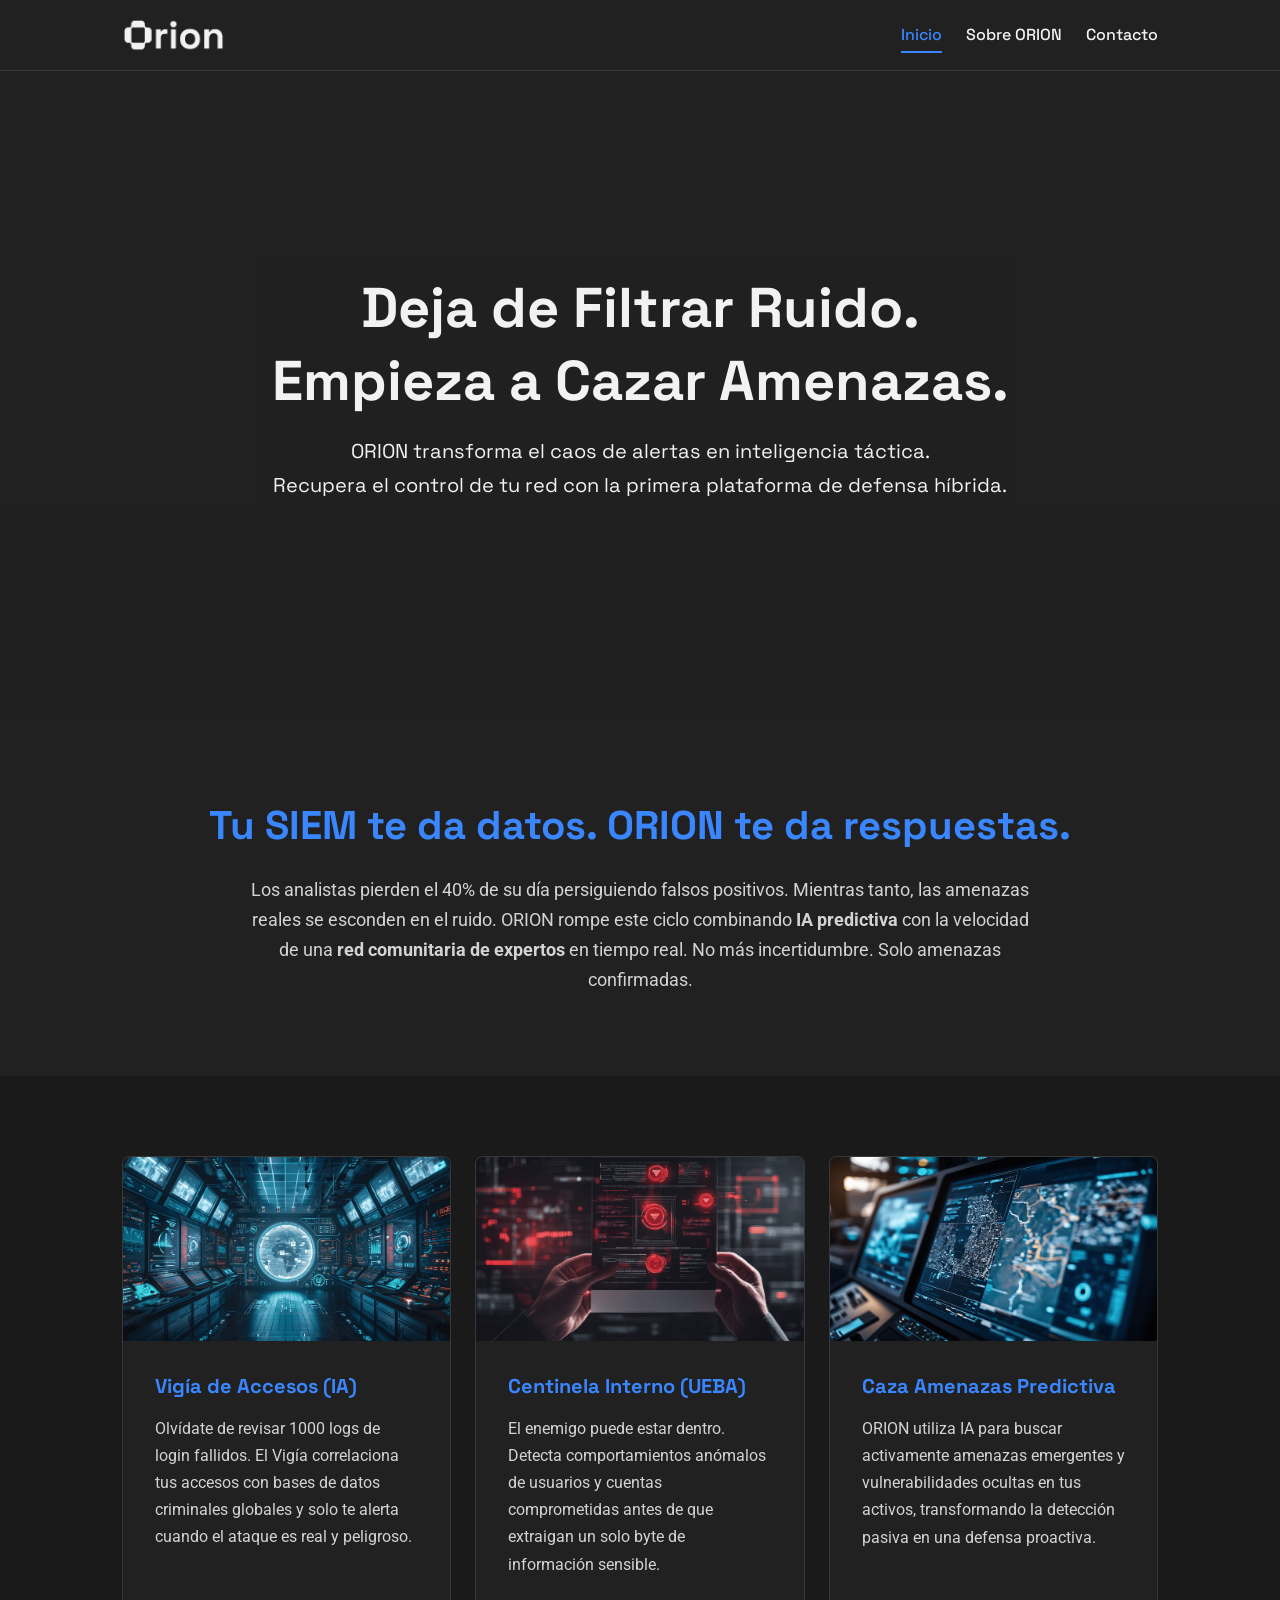
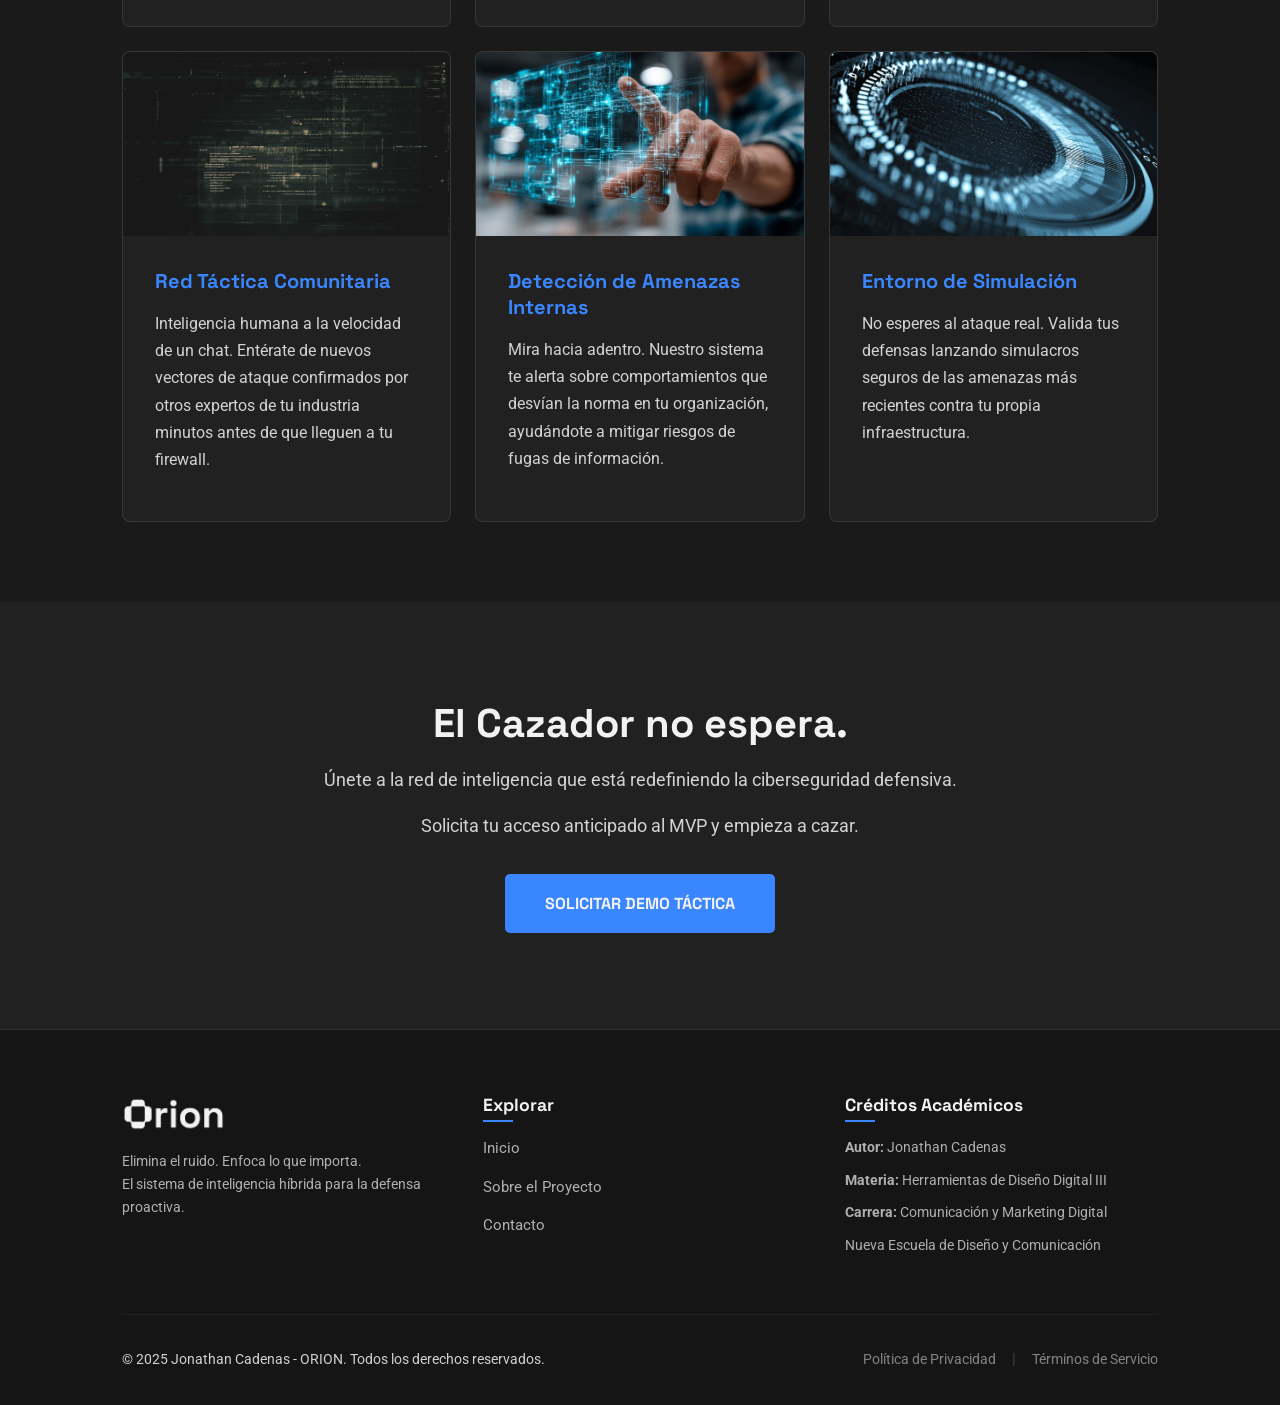
==== index.html @ 0b9b9a6b "Add files via upload" ====
<!DOCTYPE html>
<html lang="es">
<head>
    <meta charset="UTF-8">
    <meta name="viewport" content="width=device-width, initial-scale=1.0">
    <title>ORION - El Cazador de Amenazas Digitales</title>
    
    <link rel="preconnect" href="https://fonts.googleapis.com">
    <link href="https://fonts.googleapis.com/css2?family=Roboto:wght@400;700&family=Space+Grotesk:wght@400;500;700&display=swap" rel="stylesheet">
    
    <link rel="apple-touch-icon" sizes="180x180" href="favicon-orion-.png">
    <link rel="icon" type="image/png" sizes="192x192" href="favicon-orion-.png">
    <link rel="icon" type="image/png" sizes="32x32" href="favicon-orion-.png"> 
    <link rel="icon" type="image/png" sizes="16x16" href="favicon-orion-.png">
    <link rel="shortcut icon" href="favicon-orion-.png">
    
    <link rel="stylesheet" href="style.css">
</head>
<body>

    <header class="main-header">
        <div class="container">
            <nav class="navbar">
                <a href="index.html" class="nav-logo">
                    <img src="logo-orion.png" alt="Logo ORION">
                </a>
                <input type="checkbox" id="nav-toggle" class="nav-toggle">
                <ul class="nav-menu">
                    <li><a href="index.html" class="active">Inicio</a></li>
                    <li><a href="sobre.html">Sobre ORION</a></li>
                    <li><a href="contacto.html">Contacto</a></li>
                </ul>
                <label for="nav-toggle" class="nav-toggle-label">
                    <span></span>
                </label>
            </nav>
        </div>
    </header>

    <main>

        <section class="hero">
            <video class="video-bg" autoplay muted loop poster="placeholder-image.jpg">
                <source src="AdobeStock_6359.mov" type="video/mp4">
                Tu navegador no soporta videos.
            </video>
            
            <div class="hero-content">
                <div class="container">
                    <!-- Ajuste de lenguaje: Deja/Empieza/Recupera -->
                    <h1>Deja de Filtrar Ruido.<br>Empieza a Cazar Amenazas.</h1>
                    <p style="font: roboto;">ORION transforma el caos de alertas en inteligencia táctica.<br>Recupera el control de tu red con la primera plataforma de defensa híbrida.</p>
                </div>
            </div>
        </section>

        <section class="intro">
            <div class="container">
                <h2>Tu SIEM te da datos. ORION te da respuestas.</h2>
                <p>
                    Los analistas pierden el 40% de su día persiguiendo falsos positivos. Mientras tanto, las amenazas reales se esconden en el ruido. 
                    ORION rompe este ciclo combinando <strong>IA predictiva</strong> con la velocidad de una <strong>red comunitaria de expertos</strong> en tiempo real. 
                    No más incertidumbre. Solo amenazas confirmadas.
                </p>
            </div>
        </section>

        <section class="features">
            <div class="container">
                <div class="cards-container">
                    
                    <div class="card">
                        <div class="card-image-container">
                            <img src="card-1.png" alt="Ilustración de Vigía de Accesos Inteligente">
                        </div>
                        <div class="card-content">
                            <h3>Vigía de Accesos (IA)</h3>
                            <p>Olvídate de revisar 1000 logs de login fallidos. El Vigía correlaciona tus accesos con bases de datos criminales globales y solo te alerta cuando el ataque es real y peligroso.</p>
                        </div>
                    </div>
                    
                    <div class="card">
                        <div class="card-image-container">
                             <img src="card-2.png" alt="Ilustración de Centinela de Comportamiento (UEBA)">
                        </div>
                        <div class="card-content">
                            <h3>Centinela Interno (UEBA)</h3>
                            <p>El enemigo puede estar dentro. Detecta comportamientos anómalos de usuarios y cuentas comprometidas antes de que extraigan un solo byte de información sensible.</p>
                        </div>
                    </div>
                    
                    <div class="card">
                        <div class="card-image-container">
                            <img src="card-3.png" alt="Ilustración de Caza Amenazas Predictiva">
                        </div>
                        <div class="card-content">
                            <h3>Caza Amenazas Predictiva</h3>
                            <p>ORION utiliza IA para buscar activamente amenazas emergentes y vulnerabilidades ocultas en tus activos, transformando la detección pasiva en una defensa proactiva.</p>
                        </div>
                    </div>
                    
                    <div class="card">
                        <div class="card-image-container">
                            <img src="card-4.png" alt="Ilustración de Inteligencia Colectiva en Tiempo Real">
                        </div>
                        <div class="card-content">
                            <h3>Red Táctica Comunitaria</h3>
                            <p>Inteligencia humana a la velocidad de un chat. Entérate de nuevos vectores de ataque confirmados por otros expertos de tu industria minutos antes de que lleguen a tu firewall.</p>
                        </div>
                    </div>
                    
                    <div class="card">
                        <div class="card-image-container">
                            <img src="card-5.png" alt="Ilustración de Detección de Amenazas Internas">
                        </div>
                        <div class="card-content">
                            <h3>Detección de Amenazas Internas</h3>
                            <p>Mira hacia adentro. Nuestro sistema te alerta sobre comportamientos que desvían la norma en tu organización, ayudándote a mitigar riesgos de fugas de información.</p>
                        </div>
                    </div>
                    
                    <div class="card">
                        <div class="card-image-container">
                            <img src="card-6.png" alt="Ilustración de Enfoque en lo Crítico">
                        </div>
                        <div class="card-content">
                            <h3>Entorno de Simulación</h3>
                            <p>No esperes al ataque real. Valida tus defensas lanzando simulacros seguros de las amenazas más recientes contra tu propia infraestructura.</p>
                        </div>
                    </div>

                </div>
            </div>
        </section>

        <section class="cta">
            <div class="container">
                <div style="padding: 0px 0px ;">
                <h2>El Cazador no espera.</h2>
                <p>Únete a la red de inteligencia que está redefiniendo la ciberseguridad defensiva.</p>
                <p>Solicita tu acceso anticipado al MVP y empieza a cazar.</p>
                <a href="contacto.html" class="cta-button">Solicitar Demo Táctica</a>
            </div>
        </section>
        

    </main>

    <footer class="main-footer">
        <div class="container">
            <div class="footer-grid">
                <div class="footer-col">
                    <div class="footer-logo">
                        <img src="logo-orion.png" alt="Logo ORION" style="height: 40px; margin-bottom: 1rem;">
                    </div>
                    <p class="footer-desc">
                        Elimina el ruido. Enfoca lo que importa. <br>
                        El sistema de inteligencia híbrida para la defensa proactiva.
                    </p>
                </div>
                <div class="footer-col">
                    <h4>Explorar</h4>
                    <ul class="footer-links">
                        <li><a href="index.html">Inicio</a></li>
                        <li><a href="sobre.html">Sobre el Proyecto</a></li>
                        <li><a href="contacto.html">Contacto</a></li>
                    </ul>
                </div>
                <div class="footer-col">
                    <h4>Créditos Académicos</h4>
                    <p><strong>Autor:</strong> Jonathan Cadenas</p>
                    <p><strong>Materia:</strong> Herramientas de Diseño Digital III</p>
                    <p><strong>Carrera:</strong> Comunicación y Marketing Digital</p>
                    <p>Nueva Escuela de Diseño y Comunicación</p>
                </div>
            </div>
            <div class="footer-bottom">
                <p>&copy; 2025 Jonathan Cadenas - ORION. Todos los derechos reservados.</p>
                <div class="legal-links">
                    <a href="#">Política de Privacidad</a>
                    <span class="separator">|</span>
                    <a href="#">Términos de Servicio</a>
                </div>
            </div>
        </div>
    </footer>

</body>
</html>
---- style.css ----
/* ======================================= */
/* ===== VARIABLES Y CONFIGURACIÓN ===== */
/* ======================================= */
:root {
    --color-negro: #212121;
    --color-negro-footer: #151515; 
    --color-verde: #206b67;
    --color-azul: #3a86ff;
    --color-rojo: #ff4e3c;
    --color-blanco: #f2f2f2;
    --color-texto-gris: rgba(242, 242, 242, 0.7);
    --font-mono: 'Courier New', Courier, monospace;
}

/* ======================================= */
/* ===== RESETEO Y ESTILOS GLOBALES ===== */
/* ======================================= */
* {
    margin: 0;
    padding: 0;
    box-sizing: border-box;
}

html {
    scroll-behavior: smooth;
}

body {
    font-family: 'Roboto', sans-serif;
    background-color: var(--color-negro);
    color: var(--color-blanco);
    line-height: 1.7;
    overflow-x: hidden;
}

.container {
    max-width: 1100px;
    margin: 0 auto;
    padding: 0 2rem;
}

h1, h2, h3, h4 {
    font-family: 'Space Grotesk', sans-serif;
    font-weight: 700;
    line-height: 1.3;
}

h1 { font-size: 3rem; }
h2 { font-size: 2.5rem; }
h3 { font-size: 1.25rem; }

p {
    margin-bottom: 1rem;
    color: rgba(242, 242, 242, 0.85);
}

a {
    color: var(--color-azul);
    text-decoration: none;
    transition: color 0.3s ease;
}

a:hover {
    color: var(--color-blanco);
}

img {
    max-width: 100%;
    height: auto;
    display: block;
}

/* ======================================= */
/* ===== HEADER Y NAVEGACIÓN ===== */
/* ======================================= */
.main-header {
    background: var(--color-negro);
    border-bottom: 1px solid rgba(242, 242, 242, 0.1);
    position: fixed;
    width: 100%;
    z-index: 1000;
}

.navbar {
    display: flex;
    justify-content: space-between;
    align-items: center;
    height: 70px;
}

.nav-logo img {
    height: 40px;
}

.nav-menu {
    display: flex;
    list-style: none;
    gap: 1.5rem;
}

.nav-menu a {
    color: var(--color-blanco);
    font-weight: 500;
    padding: 0.5rem 0;
    position: relative;
    font-family: 'Space Grotesk', sans-serif;
}

.nav-menu a.active,
.nav-menu a:hover {
    color: var(--color-azul);
}

.nav-menu a::after {
    content: '';
    position: absolute;
    bottom: 0;
    left: 0;
    width: 100%;
    height: 2px;
    background: var(--color-azul);
    transform: scaleX(0);
    transform-origin: left;
    transition: transform 0.3s ease;
}

.nav-menu a:hover::after,
.nav-menu a.active::after {
    transform: scaleX(1);
}

.nav-toggle,
.nav-toggle-label {
    display: none;
}

/* ======================================= */
/* ===== SECCIÓN HERO ===== */
/* ======================================= */
.hero {
    position: relative;
    height: 80vh;
    display: flex;
    align-items: center;
    justify-content: center;
    text-align: center;
    overflow: hidden;
}

.video-bg {
    position: absolute;
    top: 50%;
    left: 50%;
    transform: translate(-50%, -50%);
    min-width: 100%;
    min-height: 100%;
    width: auto;
    height: auto;
    z-index: -2;
    object-fit: cover;
}

.hero::after {
    content: '';
    position: absolute;
    top: 0;
    left: 0;
    width: 100%;
    height: 100%;
    background: rgba(33, 33, 33, 0.6);
    z-index: -1;
}

.hero-content {
    margin-top: 70px;
}

.hero-content h1 {
    font-size: 3.5rem;
    color: var(--color-blanco);
    margin-bottom: 1rem;
}

.hero-content p {
    font-size: 1.25rem;
    color: var(--color-blanco);
    font-weight: 400;
    font-family: 'Space Grotesk', sans-serif;
}

/* ======================================= */
/* ===== INTRODUCCIÓN ===== */
/* ======================================= */
.intro {
    padding: 5rem 0;
    text-align: center;
}

.intro h2 {
    color: var(--color-azul);
    margin-bottom: 1.5rem;
}

.intro p {
    max-width: 800px;
    margin: 0 auto;
    font-size: 1.1rem;
}

/* ======================================= */
/* ===== FEATURES (HOME) ===== */
/* ======================================= */
.features {
    padding: 5rem 0;
    background: #1a1a1a;
}

.cards-container {
    display: grid;
    grid-template-columns: repeat(3, 1fr);
    gap: 1.5rem;
}

.card {
    background: var(--color-negro);
    border: 1px solid rgba(242, 242, 242, 0.1);
    border-radius: 8px;
    transition: transform 0.3s ease, box-shadow 0.3s ease;
    overflow: hidden;
    display: flex;
    flex-direction: column;
}

.card:hover {
    transform: translateY(-5px);
    box-shadow: 0 10px 20px rgba(58, 134, 255, 0.1);
}

.card-image-container {
    width: 100%;
    aspect-ratio: 16 / 9;
    overflow: hidden;
}

.card-image-container img {
    width: 100%;
    height: 100%;
    object-fit: cover;
    transition: transform 0.3s ease;
}

.card:hover .card-image-container img {
    transform: scale(1.05);
}

.card-content {
    padding: 2rem;
    flex-grow: 1;
}

.card-content h3 {
    color: var(--color-azul);
    margin-bottom: 1rem;
}

/* ======================================= */
/* ===== CTA (HOME) ===== */
/* ======================================= */
.cta {
    padding: 6rem 0;
    text-align: center;
}

.cta h2 {
    margin-bottom: 1rem;
}

.cta p {
    font-size: 1.1rem;
    margin-bottom: 1rem;
}

.cta-button {
    display: inline-block;
    background: var(--color-azul);
    color: var(--color-blanco);
    padding: 1rem 2.5rem;
    border-radius: 5px;
    font-weight: 700;
    font-size: 1rem;
    text-transform: uppercase;
    font-family: 'Space Grotesk', sans-serif;
    transition: background-color 0.3s ease, transform 0.3s ease;
    margin-top: 1rem;
}

.cta-button:hover {
    background-color: #2978f8;
    transform: translateY(-3px);
}

/* ======================================= */
/* ===== PÁGINA CONTACTO ===== */
/* ======================================= */
.page-header {
    padding: 8rem 0 4rem;
    text-align: center;
    background: linear-gradient(to bottom, rgba(58, 134, 255, 0.1), transparent);
}

.page-header h1 {
    margin-bottom: 0.5rem;
}

.contact-section {
    padding: 2rem 0 5rem;
}

.contact-grid {
    display: grid;
    grid-template-columns: 1fr 1fr;
    gap: 3rem;
    align-items: start;
}

.terminal-form {
    background: #111;
    border: 1px solid #333;
    border-radius: 8px;
    overflow: hidden;
    box-shadow: 0 15px 25px rgba(0,0,0,0.5);
}

.terminal-header {
    background: #222;
    padding: 0.5rem 1rem;
    display: flex;
    align-items: center;
    gap: 6px;
    border-bottom: 1px solid #333;
}

.dot {
    width: 10px;
    height: 10px;
    border-radius: 50%;
}
.dot.red { background: #ff5f56; }
.dot.yellow { background: #ffbd2e; }
.dot.green { background: #27c93f; }

.terminal-title {
    margin-left: 10px;
    font-family: var(--font-mono);
    font-size: 0.8rem;
    color: rgba(255,255,255,0.5);
}

.form-body {
    padding: 2rem;
}

.form-group {
    margin-bottom: 1.5rem;
}

.form-group label {
    display: block;
    font-family: var(--font-mono);
    color: var(--color-azul);
    margin-bottom: 0.5rem;
    font-size: 0.9rem;
}

.form-group input,
.form-group textarea {
    width: 100%;
    background: transparent;
    border: 1px solid #444;
    padding: 10px;
    color: var(--color-blanco);
    font-family: var(--font-mono);
    border-radius: 4px;
    outline: none;
    transition: border-color 0.3s;
}

.form-group input:focus,
.form-group textarea:focus {
    border-color: var(--color-azul);
    background: rgba(58, 134, 255, 0.05);
}

.form-checkbox {
    display: flex;
    gap: 10px;
    align-items: flex-start;
    margin-bottom: 1.5rem;
}

.form-checkbox input {
    accent-color: var(--color-azul);
    width: 16px;
    height: 16px;
    margin-top: 4px;
}

.form-checkbox label {
    font-size: 0.9rem;
    color: var(--color-texto-gris);
    font-family: var(--font-mono);
    line-height: 1.4;
}

.terminal-btn {
    width: 100%;
    background: var(--color-azul);
    color: white;
    border: none;
    padding: 12px;
    font-family: var(--font-mono);
    font-weight: bold;
    cursor: pointer;
    text-transform: uppercase;
    border-radius: 4px;
    transition: background 0.3s;
}

.terminal-btn:hover {
    background: #2978f8;
}

.contact-info-col {
    display: flex;
    flex-direction: column;
    gap: 2rem;
}

.info-card {
    background: #1a1a1a;
    padding: 2rem;
    border-radius: 8px;
    border-left: 4px solid var(--color-verde);
}

.info-list {
    list-style: none;
    margin-top: 1rem;
}

.info-list li {
    margin-bottom: 0.5rem;
}

.info-list a {
    color: var(--color-blanco);
    text-decoration: underline;
}

.map-wrapper {
    position: relative;
    border-radius: 8px;
    overflow: hidden;
    border: 1px solid #333;
}

.map-wrapper iframe {
    filter: grayscale(100%) invert(92%) contrast(83%);
    display: block;
}

/* ======================================= */
/* ===== PÁGINA SOBRE (TIMELINE) ===== */
/* ======================================= */

.timeline-section {
    padding: 4rem 0;
    position: relative;
}

/* Línea Central Conectora */
.timeline-section::before {
    content: '';
    position: absolute;
    top: 0;
    bottom: 0;
    left: 50%;
    width: 2px;
    background: rgba(242, 242, 242, 0.1);
    transform: translateX(-50%);
}

.timeline-item {
    display: flex;
    justify-content: space-between;
    align-items: center;
    margin-bottom: 6rem;
    position: relative;
}

.timeline-content {
    width: 45%;
    padding: 2rem;
    background: #1a1a1a;
    border-radius: 8px;
    border: 1px solid rgba(242, 242, 242, 0.1);
    position: relative;
}

/* Flechita apuntando a la línea central */
.timeline-content::after {
    content: '';
    position: absolute;
    top: 50%;
    right: -10px;
    width: 20px;
    height: 20px;
    background: #1a1a1a;
    transform: translateY(-50%) rotate(45deg);
    border-top: 1px solid rgba(242, 242, 242, 0.1);
    border-right: 1px solid rgba(242, 242, 242, 0.1);
}

.timeline-image {
    width: 45%;
    display: flex;
    justify-content: center;
    align-items: center;
}

/* Invertir orden para el Zig-Zag */
.timeline-item.reverse {
    flex-direction: row-reverse;
}

.timeline-item.reverse .timeline-content::after {
    right: auto;
    left: -10px;
    border-right: none;
    border-top: none;
    border-left: 1px solid rgba(242, 242, 242, 0.1);
    border-bottom: 1px solid rgba(242, 242, 242, 0.1);
}

/* Etiquetas y Listas */
.phase-tag {
    display: inline-block;
    background: var(--color-azul);
    color: white;
    padding: 4px 10px;
    border-radius: 4px;
    font-size: 0.8rem;
    text-transform: uppercase;
    font-weight: bold;
    margin-bottom: 1rem;
}

.tech-list {
    list-style: none;
    margin-top: 1rem;
    display: flex;
    gap: 10px;
    flex-wrap: wrap;
}

.tech-list li {
    background: rgba(255, 255, 255, 0.05);
    padding: 5px 10px;
    border-radius: 20px;
    font-size: 0.85rem;
    border: 1px solid rgba(255, 255, 255, 0.1);
}

/* Cajas Visuales (Placeholders de iconos) */
.visual-box {
    width: 200px;
    height: 200px;
    border-radius: 50%;
    display: flex;
    align-items: center;
    justify-content: center;
    font-size: 4rem;
    position: relative;
    border: 2px dashed rgba(242, 242, 242, 0.1);
    background: radial-gradient(circle, rgba(58,134,255,0.1) 0%, rgba(0,0,0,0) 70%);
}

/* Sección Autor */
.author-section {
    padding: 4rem 0;
    background: #151515;
}

.author-card {
    display: flex;
    align-items: center;
    justify-content: space-between;
    background: #111;
    border: 1px solid #333;
    padding: 3rem;
    border-radius: 12px;
    position: relative;
    overflow: hidden;
}

.author-info {
    width: 60%;
}

.author-info .role {
    color: var(--color-azul);
    font-family: var(--font-mono);
    margin-bottom: 1rem;
}

.author-visual {
    width: 150px;
    height: 150px;
    background: #222;
    border-radius: 50%;
    display: flex;
    align-items: center;
    justify-content: center;
    font-family: 'Space Grotesk', sans-serif;
    font-size: 3rem;
    font-weight: bold;
    color: #444;
    position: relative;
    border: 2px solid #333;
}

.scan-line {
    position: absolute;
    width: 100%;
    height: 2px;
    background: var(--color-azul);
    top: 0;
    animation: scan 3s infinite linear;
    box-shadow: 0 0 10px var(--color-azul);
}

@keyframes scan {
    0% { top: 0%; opacity: 0; }
    10% { opacity: 1; }
    90% { opacity: 1; }
    100% { top: 100%; opacity: 0; }
}

/* ======================================= */
/* ===== FOOTER ===== */
/* ======================================= */
.main-footer {
    background-color: var(--color-negro-footer);
    padding: 4rem 0 2rem;
    border-top: 1px solid rgba(242, 242, 242, 0.1);
    font-size: 0.95rem;
    color: var(--color-texto-gris);
}

.footer-grid {
    display: grid;
    grid-template-columns: repeat(auto-fit, minmax(250px, 1fr));
    gap: 3rem;
    margin-bottom: 3rem;
    text-align: left;
}

.footer-logo {
    margin-bottom: 1rem;
    display: block;
}

.footer-desc {
    font-size: 0.9rem;
    line-height: 1.6;
    max-width: 300px;
    color: var(--color-texto-gris);
}

.footer-col h4 {
    color: var(--color-blanco);
    font-family: 'Space Grotesk', sans-serif;
    font-size: 1.1rem;
    margin-bottom: 1.2rem;
    position: relative;
    display: inline-block;
}

.footer-col h4::after {
    content: '';
    position: absolute;
    left: 0;
    bottom: -5px;
    width: 30px;
    height: 2px;
    background-color: var(--color-azul);
}

.footer-links {
    list-style: none;
}

.footer-links li {
    margin-bottom: 0.8rem;
}

.footer-links a {
    color: var(--color-texto-gris);
    transition: color 0.3s ease, padding-left 0.3s ease;
}

.footer-links a:hover {
    color: var(--color-azul);
    padding-left: 5px;
}

.footer-col p {
    margin-bottom: 0.5rem;
    color: var(--color-texto-gris);
    font-size: 0.9rem;
}

.footer-bottom {
    display: flex;
    justify-content: space-between;
    align-items: center;
    padding-top: 2rem;
    border-top: 1px solid rgba(242, 242, 242, 0.05);
    flex-wrap: wrap;
    gap: 1rem;
}

.footer-bottom p {
    margin-bottom: 0;
    font-size: 0.85rem;
}

.legal-links {
    display: flex;
    gap: 1rem;
    align-items: center;
}

.legal-links a {
    font-size: 0.85rem;
    color: rgba(242, 242, 242, 0.5);
}

.legal-links a:hover {
    color: var(--color-blanco);
}

.separator {
    color: rgba(242, 242, 242, 0.2);
}


/* ======================================= */
/* ===== MEDIA QUERIES (RESPONSIVE) ===== */
/* ======================================= */

@media (max-width: 768px) {
    h1 { font-size: 2.5rem; }
    h2 { font-size: 2rem; }
    .hero-content h1 { font-size: 2.8rem; }

    .contact-grid {
        grid-template-columns: 1fr;
    }

    .footer-bottom {
        flex-direction: column;
        text-align: center;
    }
    
    /* Menú móvil */
    .nav-menu {
        position: fixed;
        top: 70px;
        left: 0;
        width: 100%;
        height: calc(100vh - 70px);
        background: var(--color-negro);
        flex-direction: column;
        align-items: center;
        justify-content: center;
        gap: 2rem;
        transform: translateX(100%);
        transition: transform 0.3s ease-in-out;
    }

    .nav-menu a { font-size: 1.5rem; }

    .nav-toggle-label {
        display: flex;
        cursor: pointer;
        width: 30px;
        height: 25px;
        flex-direction: column;
        justify-content: space-between;
    }

    .nav-toggle-label span {
        display: block;
        width: 100%;
        height: 3px;
        background: var(--color-blanco);
        border-radius: 2px;
        transition: transform 0.3s ease, opacity 0.3s ease;
    }

    .nav-toggle:checked ~ .nav-menu { transform: translateX(0); }

    .nav-toggle:checked ~ .nav-toggle-label span:nth-child(1) {
        transform: translateY(11px) rotate(45deg);
    }
    .nav-toggle:checked ~ .nav-toggle-label span:nth-child(2) { opacity: 0; }
    .nav-toggle:checked ~ .nav-toggle-label span:nth-child(3) {
        transform: translateY(-11px) rotate(-45deg);
    }

    .cards-container { grid-template-columns: repeat(2, 1fr); }

    /* Timeline en Móvil */
    .timeline-section::before {
        left: 20px; /* Mover línea a la izquierda */
    }

    .timeline-item, 
    .timeline-item.reverse {
        flex-direction: column; /* Apilar contenido */
        align-items: flex-start;
        margin-left: 40px; /* Espacio para la línea */
    }

    .timeline-content {
        width: 100%;
        margin-bottom: 1.5rem;
    }

    .timeline-content::after {
        /* Flecha apunta a la izquierda siempre */
        right: auto;
        left: -10px;
        top: 20px;
        transform: translateY(0) rotate(45deg);
        border-top: none;
        border-right: none;
        border-left: 1px solid rgba(242, 242, 242, 0.1);
        border-bottom: 1px solid rgba(242, 242, 242, 0.1);
    }

    .timeline-image {
        width: 100%;
        margin-bottom: 2rem;
    }

    /* Author Card en Móvil */
    .author-card {
        flex-direction: column;
        text-align: center;
        gap: 2rem;
    }

    .author-info {
        width: 100%;
    }
}

@media (max-width: 576px) {
    .container { padding: 0 1rem; }
    .hero-content h1 { font-size: 2.2rem; }
    .hero-content p { font-size: 1.1rem; }
    .cards-container { grid-template-columns: 1fr; }
    .intro p { font-size: 1rem; }
    .footer-grid { grid-template-columns: 1fr; }
}
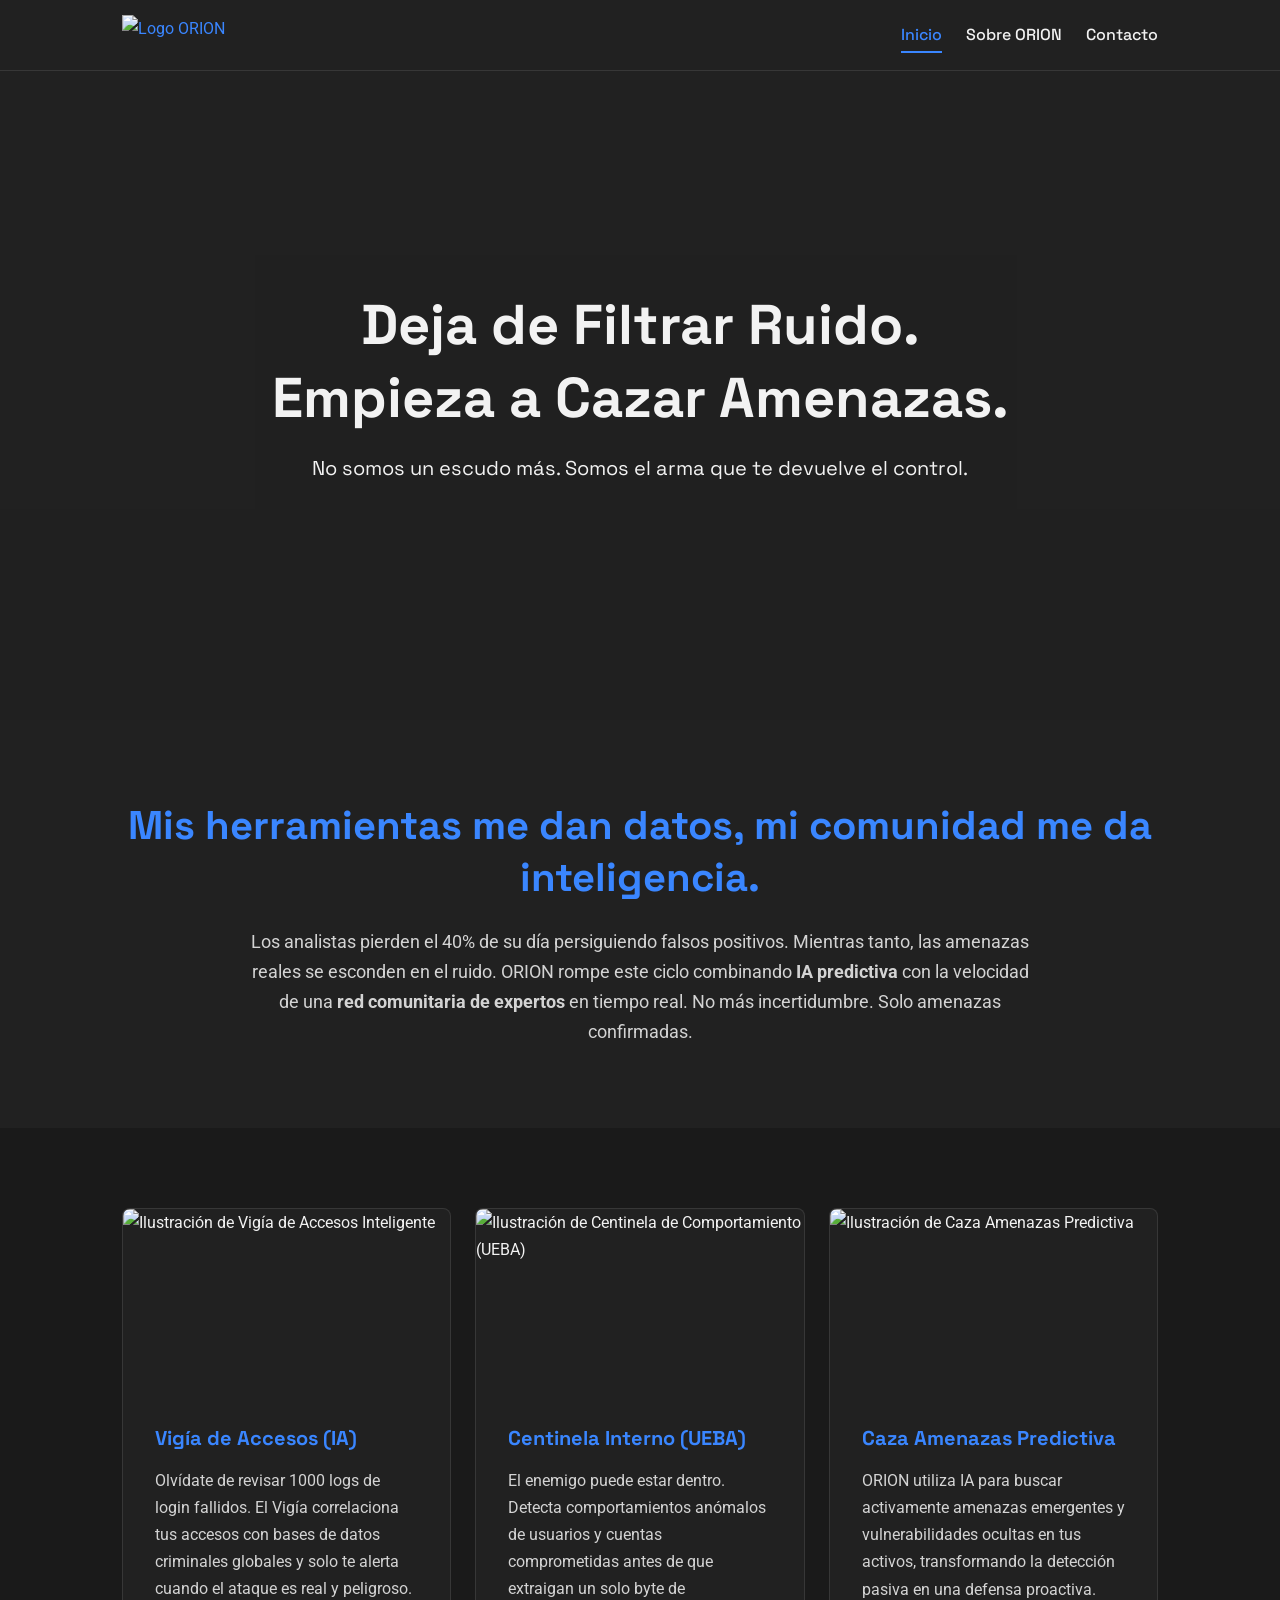
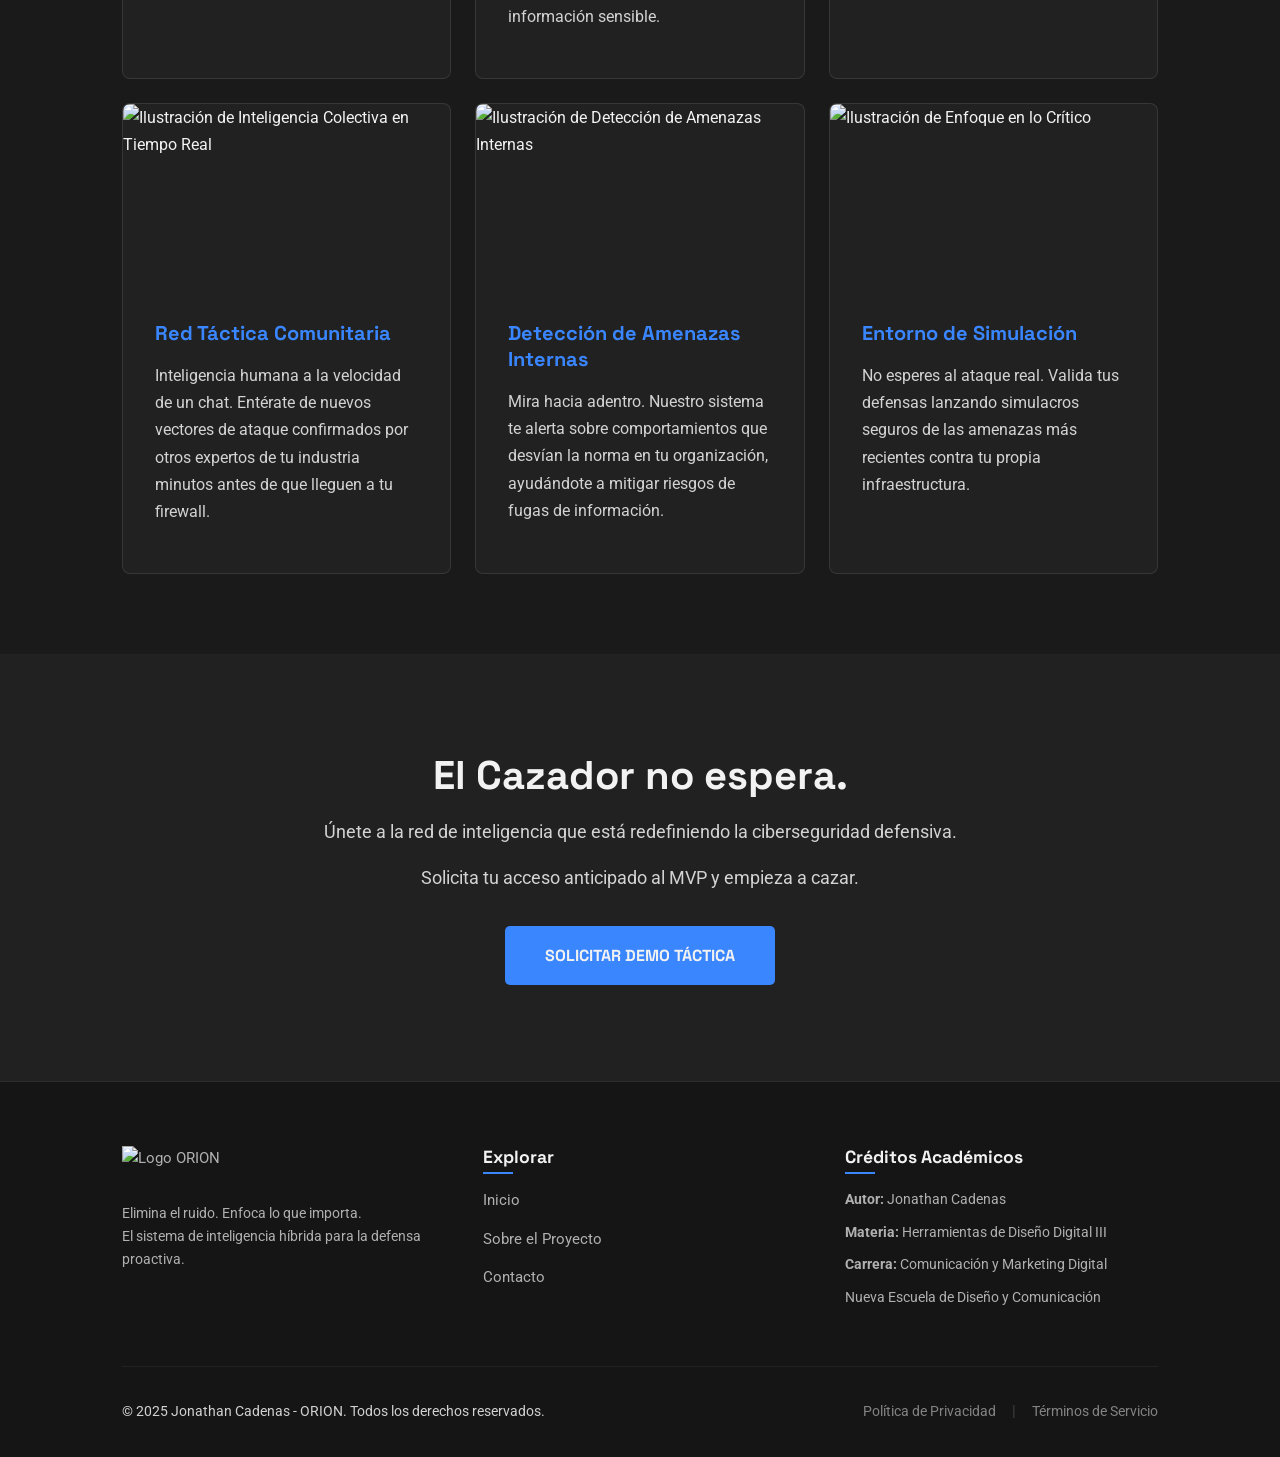
==== commit 3e4a60ac: "Add files via upload" ====
--- a/index.html
+++ b/index.html
@@ -41,22 +41,21 @@
 
         <section class="hero">
             <video class="video-bg" autoplay muted loop poster="placeholder-image.jpg">
-                <source src="AdobeStock_6359.mov" type="video/mp4">
+                <source src="https://badesdeadentro.gob.ar/sites/default/files/2025-12/adobestock-1675673154-3lhxv4x7_Io5os6Sn.mp4" type="video/mp4">
                 Tu navegador no soporta videos.
             </video>
             
             <div class="hero-content">
                 <div class="container">
-                    <!-- Ajuste de lenguaje: Deja/Empieza/Recupera -->
                     <h1>Deja de Filtrar Ruido.<br>Empieza a Cazar Amenazas.</h1>
-                    <p style="font: roboto;">ORION transforma el caos de alertas en inteligencia táctica.<br>Recupera el control de tu red con la primera plataforma de defensa híbrida.</p>
+                    <p style="font: roboto;">No somos un escudo más. Somos el arma que te devuelve el control.</p>
                 </div>
             </div>
         </section>
 
         <section class="intro">
             <div class="container">
-                <h2>Tu SIEM te da datos. ORION te da respuestas.</h2>
+                <h2>Mis herramientas me dan datos, mi comunidad me da inteligencia.</h2>
                 <p>
                     Los analistas pierden el 40% de su día persiguiendo falsos positivos. Mientras tanto, las amenazas reales se esconden en el ruido. 
                     ORION rompe este ciclo combinando <strong>IA predictiva</strong> con la velocidad de una <strong>red comunitaria de expertos</strong> en tiempo real. 
@@ -68,7 +67,6 @@
         <section class="features">
             <div class="container">
                 <div class="cards-container">
-                    
                     <div class="card">
                         <div class="card-image-container">
                             <img src="card-1.png" alt="Ilustración de Vigía de Accesos Inteligente">
--- a/style.css
+++ b/style.css
@@ -4,7 +4,8 @@
 :root {
     --color-negro: #212121;
     --color-negro-footer: #151515; 
-    --color-verde: #206b67;
+    /* CAMBIO: Violeta Cyberpunk */
+    --color-violeta: #7b2cbf; 
     --color-azul: #3a86ff;
     --color-rojo: #ff4e3c;
     --color-blanco: #f2f2f2;
@@ -440,7 +441,8 @@
     background: #1a1a1a;
     padding: 2rem;
     border-radius: 8px;
-    border-left: 4px solid var(--color-verde);
+    /* CAMBIO: Uso de la nueva variable violeta */
+    border-left: 4px solid var(--color-violeta);
 }
 
 .info-list {
@@ -773,14 +775,23 @@
         text-align: center;
     }
     
-    /* Menú móvil */
+    /* CAMBIO: Menú móvil ajustado (Glassmorphism + Panel derecho) */
     .nav-menu {
         position: fixed;
         top: 70px;
-        left: 0;
-        width: 100%;
+        left: auto; /* Quitamos el left: 0 */
+        right: 0;   /* Alineado a la derecha */
+        width: 70%; /* Ancho reducido */
+        max-width: 300px;
         height: calc(100vh - 70px);
-        background: var(--color-negro);
+        
+        /* Fondo transparente con Blur */
+        background: rgba(33, 33, 33, 0.85); 
+        backdrop-filter: blur(10px);
+        -webkit-backdrop-filter: blur(10px);
+        border-left: 1px solid rgba(242, 242, 242, 0.1);
+        box-shadow: -5px 0 15px rgba(0,0,0,0.5);
+
         flex-direction: column;
         align-items: center;
         justify-content: center;
@@ -823,14 +834,14 @@
 
     /* Timeline en Móvil */
     .timeline-section::before {
-        left: 20px; /* Mover línea a la izquierda */
+        left: 20px; 
     }
 
     .timeline-item, 
     .timeline-item.reverse {
-        flex-direction: column; /* Apilar contenido */
+        flex-direction: column; 
         align-items: flex-start;
-        margin-left: 40px; /* Espacio para la línea */
+        margin-left: 40px; 
     }
 
     .timeline-content {
@@ -839,7 +850,6 @@
     }
 
     .timeline-content::after {
-        /* Flecha apunta a la izquierda siempre */
         right: auto;
         left: -10px;
         top: 20px;
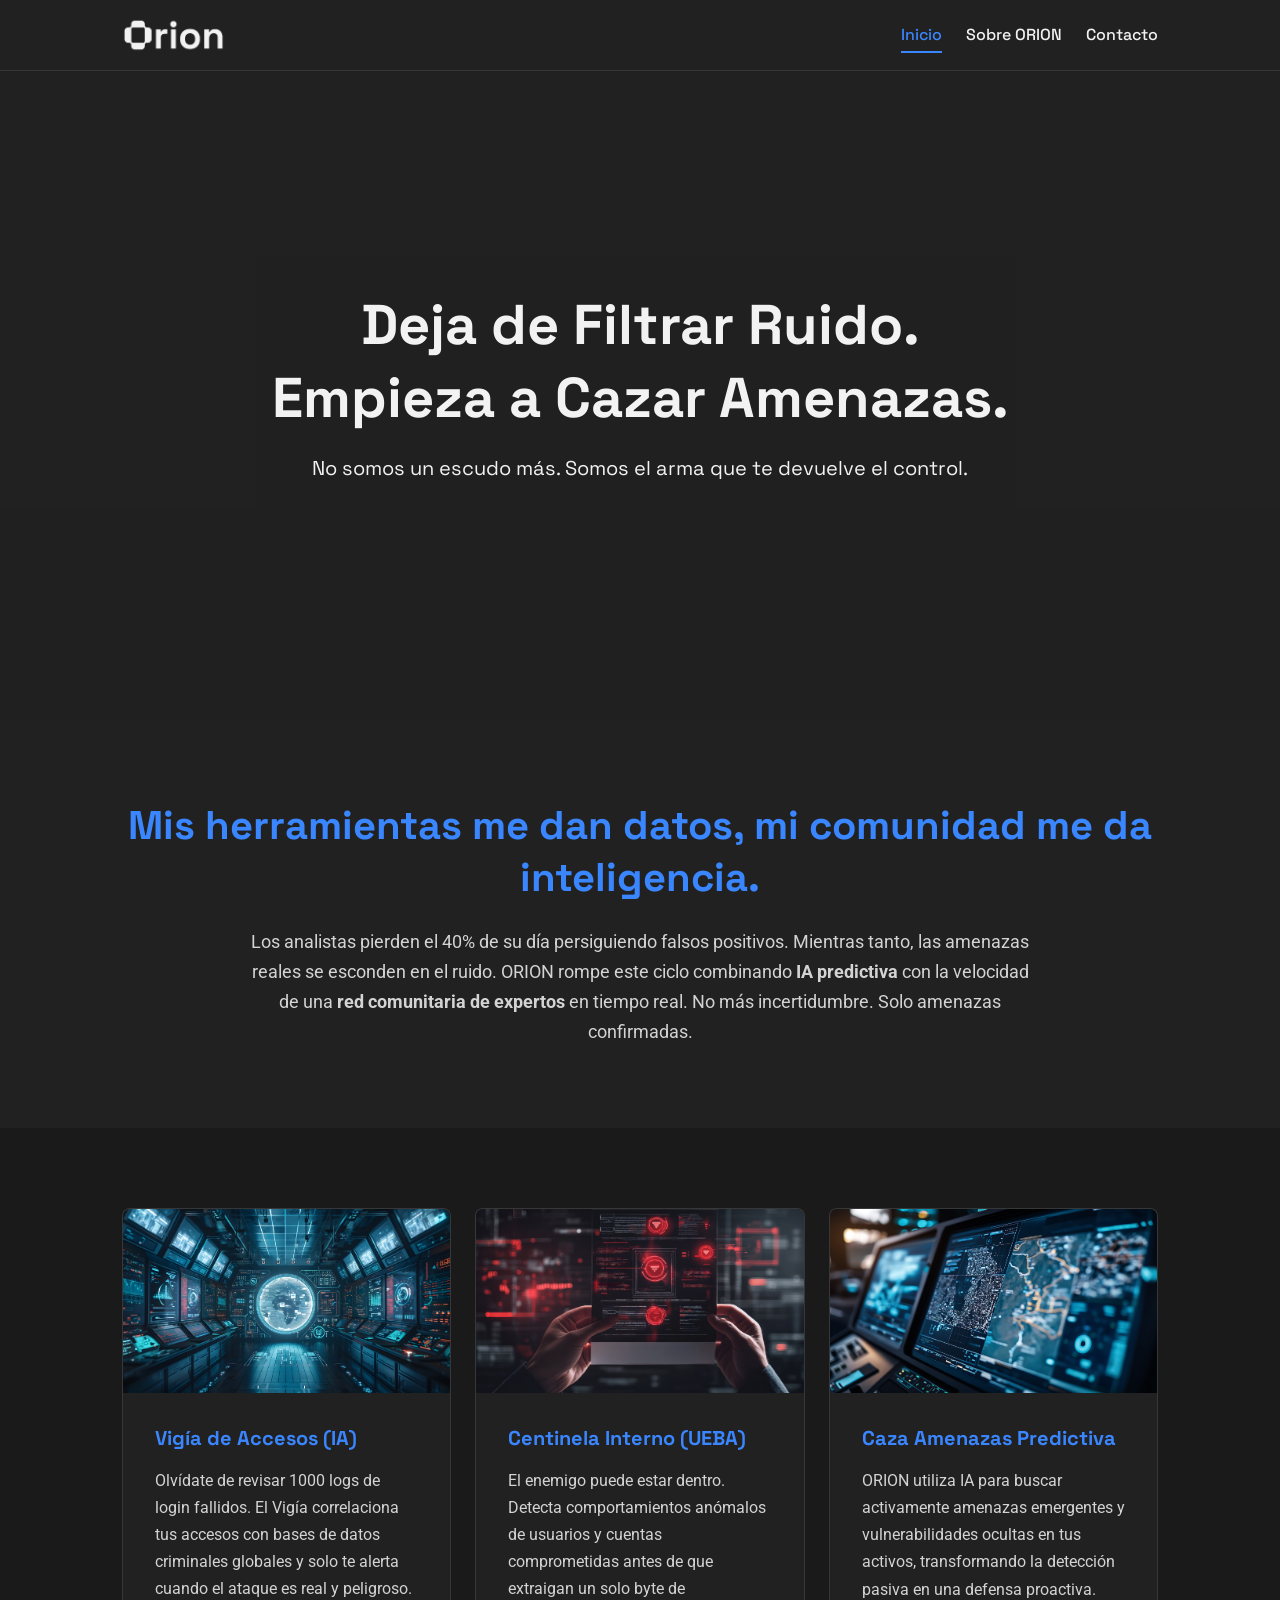
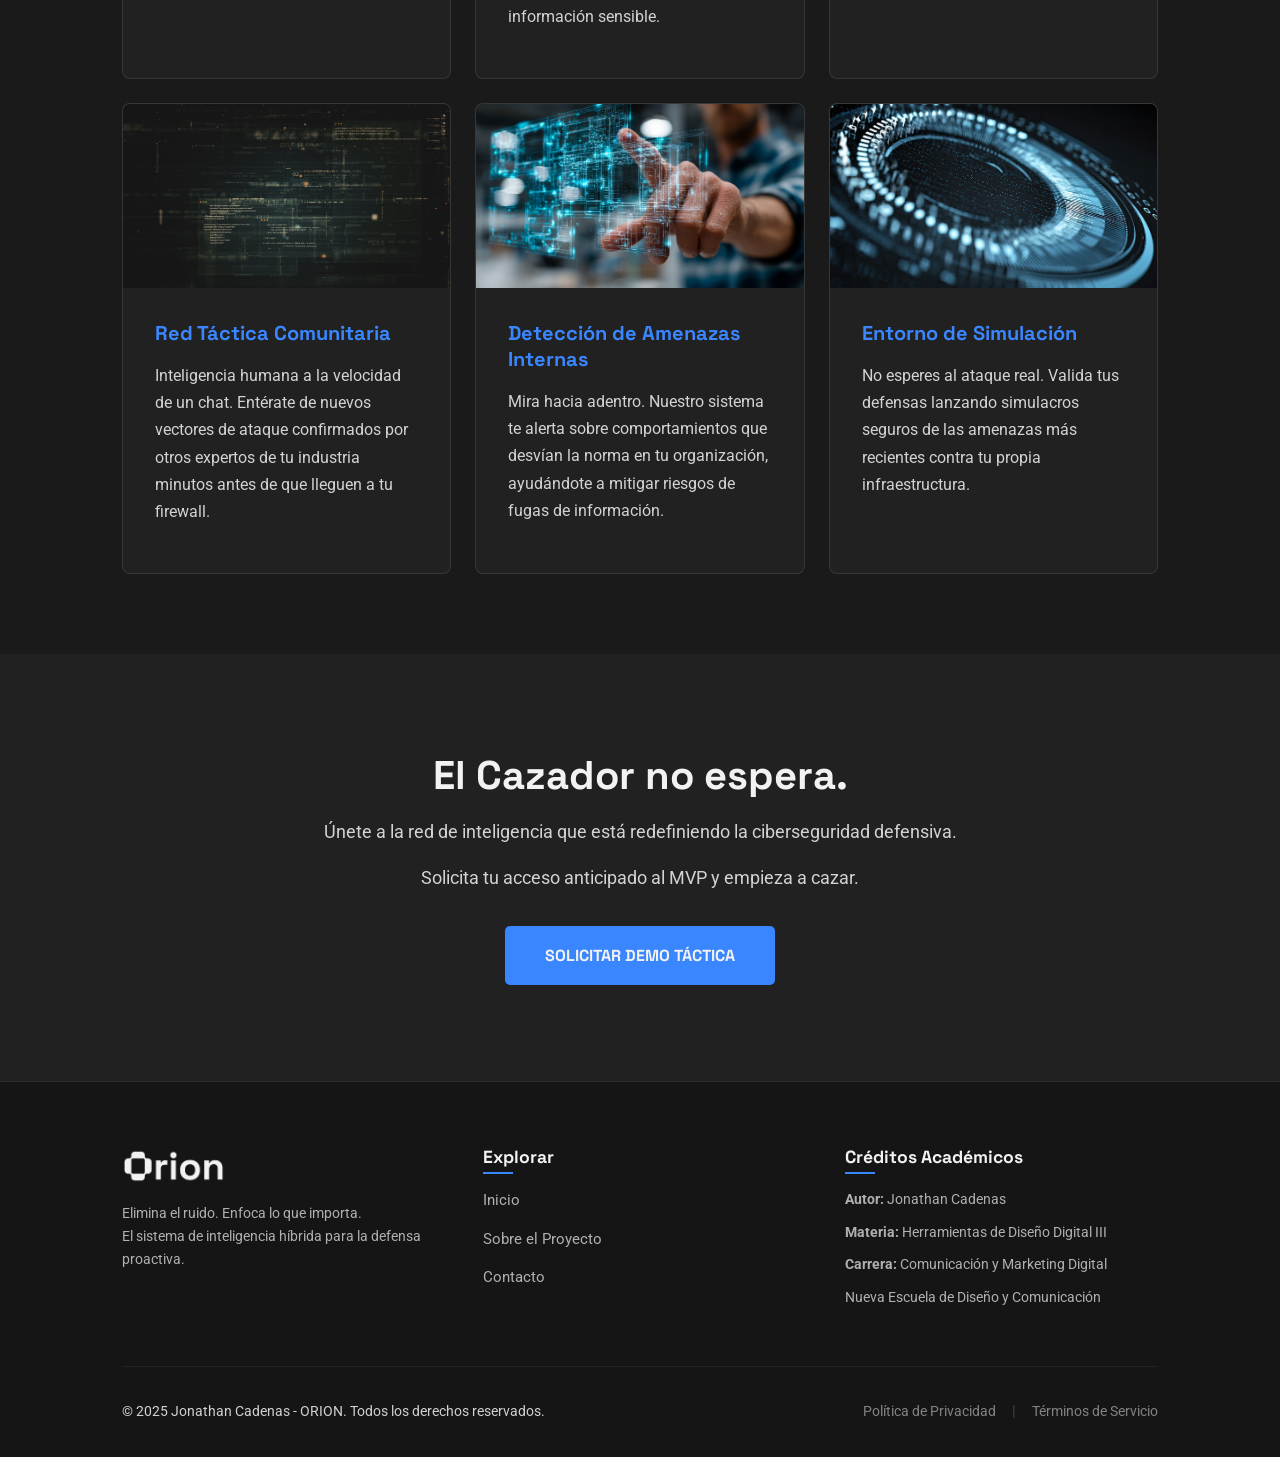
==== commit 70d9bd4b: "Update index.html" ====
--- a/index.html
+++ b/index.html
@@ -8,11 +8,11 @@
     <link rel="preconnect" href="https://fonts.googleapis.com">
     <link href="https://fonts.googleapis.com/css2?family=Roboto:wght@400;700&family=Space+Grotesk:wght@400;500;700&display=swap" rel="stylesheet">
     
-    <link rel="apple-touch-icon" sizes="180x180" href="favicon-orion-.png">
-    <link rel="icon" type="image/png" sizes="192x192" href="favicon-orion-.png">
-    <link rel="icon" type="image/png" sizes="32x32" href="favicon-orion-.png"> 
-    <link rel="icon" type="image/png" sizes="16x16" href="favicon-orion-.png">
-    <link rel="shortcut icon" href="favicon-orion-.png">
+    <link rel="apple-touch-icon" sizes="180x180" href="assets/favicon-orion-.png">
+    <link rel="icon" type="image/png" sizes="192x192" href="assets/favicon-orion-.png">
+    <link rel="icon" type="image/png" sizes="32x32" href="assets/favicon-orion-.png"> 
+    <link rel="icon" type="image/png" sizes="16x16" href="assets/favicon-orion-.png">
+    <link rel="shortcut icon" href="assets/favicon-orion-.png">
     
     <link rel="stylesheet" href="style.css">
 </head>
@@ -22,7 +22,7 @@
         <div class="container">
             <nav class="navbar">
                 <a href="index.html" class="nav-logo">
-                    <img src="logo-orion.png" alt="Logo ORION">
+                    <img src="assets/logo-orion.png" alt="Logo ORION">
                 </a>
                 <input type="checkbox" id="nav-toggle" class="nav-toggle">
                 <ul class="nav-menu">
@@ -41,7 +41,7 @@
 
         <section class="hero">
             <video class="video-bg" autoplay muted loop poster="placeholder-image.jpg">
-                <source src="https://badesdeadentro.gob.ar/sites/default/files/2025-12/adobestock-1675673154-3lhxv4x7_Io5os6Sn.mp4" type="video/mp4">
+                <source src="assets/adobestock-1675673154-3lhxv4x7_Io5os6Sn.mp4" type="video/mp4">
                 Tu navegador no soporta videos.
             </video>
             
@@ -69,7 +69,7 @@
                 <div class="cards-container">
                     <div class="card">
                         <div class="card-image-container">
-                            <img src="card-1.png" alt="Ilustración de Vigía de Accesos Inteligente">
+                            <img src="assets/card-1.png" alt="Ilustración de Vigía de Accesos Inteligente">
                         </div>
                         <div class="card-content">
                             <h3>Vigía de Accesos (IA)</h3>
@@ -79,7 +79,7 @@
                     
                     <div class="card">
                         <div class="card-image-container">
-                             <img src="card-2.png" alt="Ilustración de Centinela de Comportamiento (UEBA)">
+                             <img src="assets/card-2.png" alt="Ilustración de Centinela de Comportamiento (UEBA)">
                         </div>
                         <div class="card-content">
                             <h3>Centinela Interno (UEBA)</h3>
@@ -89,7 +89,7 @@
                     
                     <div class="card">
                         <div class="card-image-container">
-                            <img src="card-3.png" alt="Ilustración de Caza Amenazas Predictiva">
+                            <img src="assets/card-3.png" alt="Ilustración de Caza Amenazas Predictiva">
                         </div>
                         <div class="card-content">
                             <h3>Caza Amenazas Predictiva</h3>
@@ -99,7 +99,7 @@
                     
                     <div class="card">
                         <div class="card-image-container">
-                            <img src="card-4.png" alt="Ilustración de Inteligencia Colectiva en Tiempo Real">
+                            <img src="assets/card-4.png" alt="Ilustración de Inteligencia Colectiva en Tiempo Real">
                         </div>
                         <div class="card-content">
                             <h3>Red Táctica Comunitaria</h3>
@@ -109,7 +109,7 @@
                     
                     <div class="card">
                         <div class="card-image-container">
-                            <img src="card-5.png" alt="Ilustración de Detección de Amenazas Internas">
+                            <img src="assets/card-5.png" alt="Ilustración de Detección de Amenazas Internas">
                         </div>
                         <div class="card-content">
                             <h3>Detección de Amenazas Internas</h3>
@@ -119,7 +119,7 @@
                     
                     <div class="card">
                         <div class="card-image-container">
-                            <img src="card-6.png" alt="Ilustración de Enfoque en lo Crítico">
+                            <img src="assets/card-6.png" alt="Ilustración de Enfoque en lo Crítico">
                         </div>
                         <div class="card-content">
                             <h3>Entorno de Simulación</h3>
@@ -149,7 +149,7 @@
             <div class="footer-grid">
                 <div class="footer-col">
                     <div class="footer-logo">
-                        <img src="logo-orion.png" alt="Logo ORION" style="height: 40px; margin-bottom: 1rem;">
+                        <img src="assets/logo-orion.png" alt="Logo ORION" style="height: 40px; margin-bottom: 1rem;">
                     </div>
                     <p class="footer-desc">
                         Elimina el ruido. Enfoca lo que importa. <br>
@@ -184,4 +184,4 @@
     </footer>
 
 </body>
-</html>+</html>
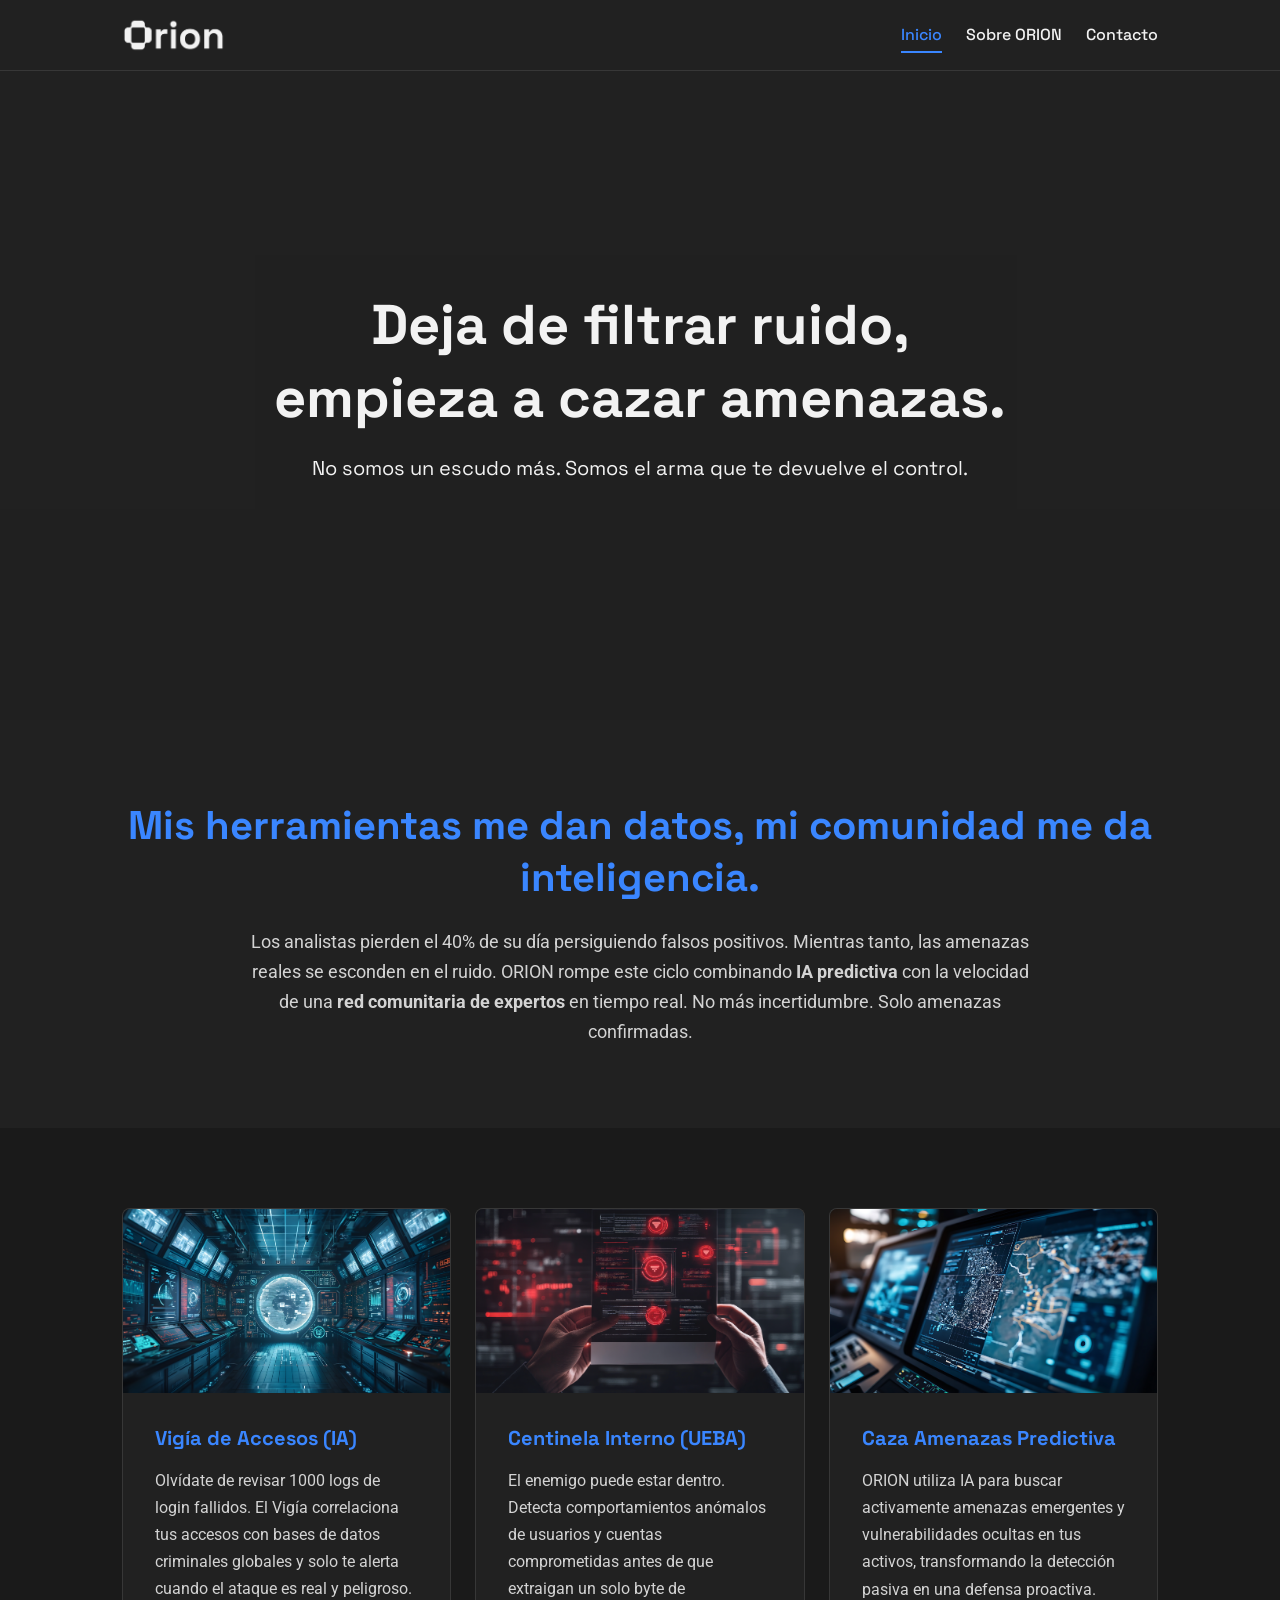
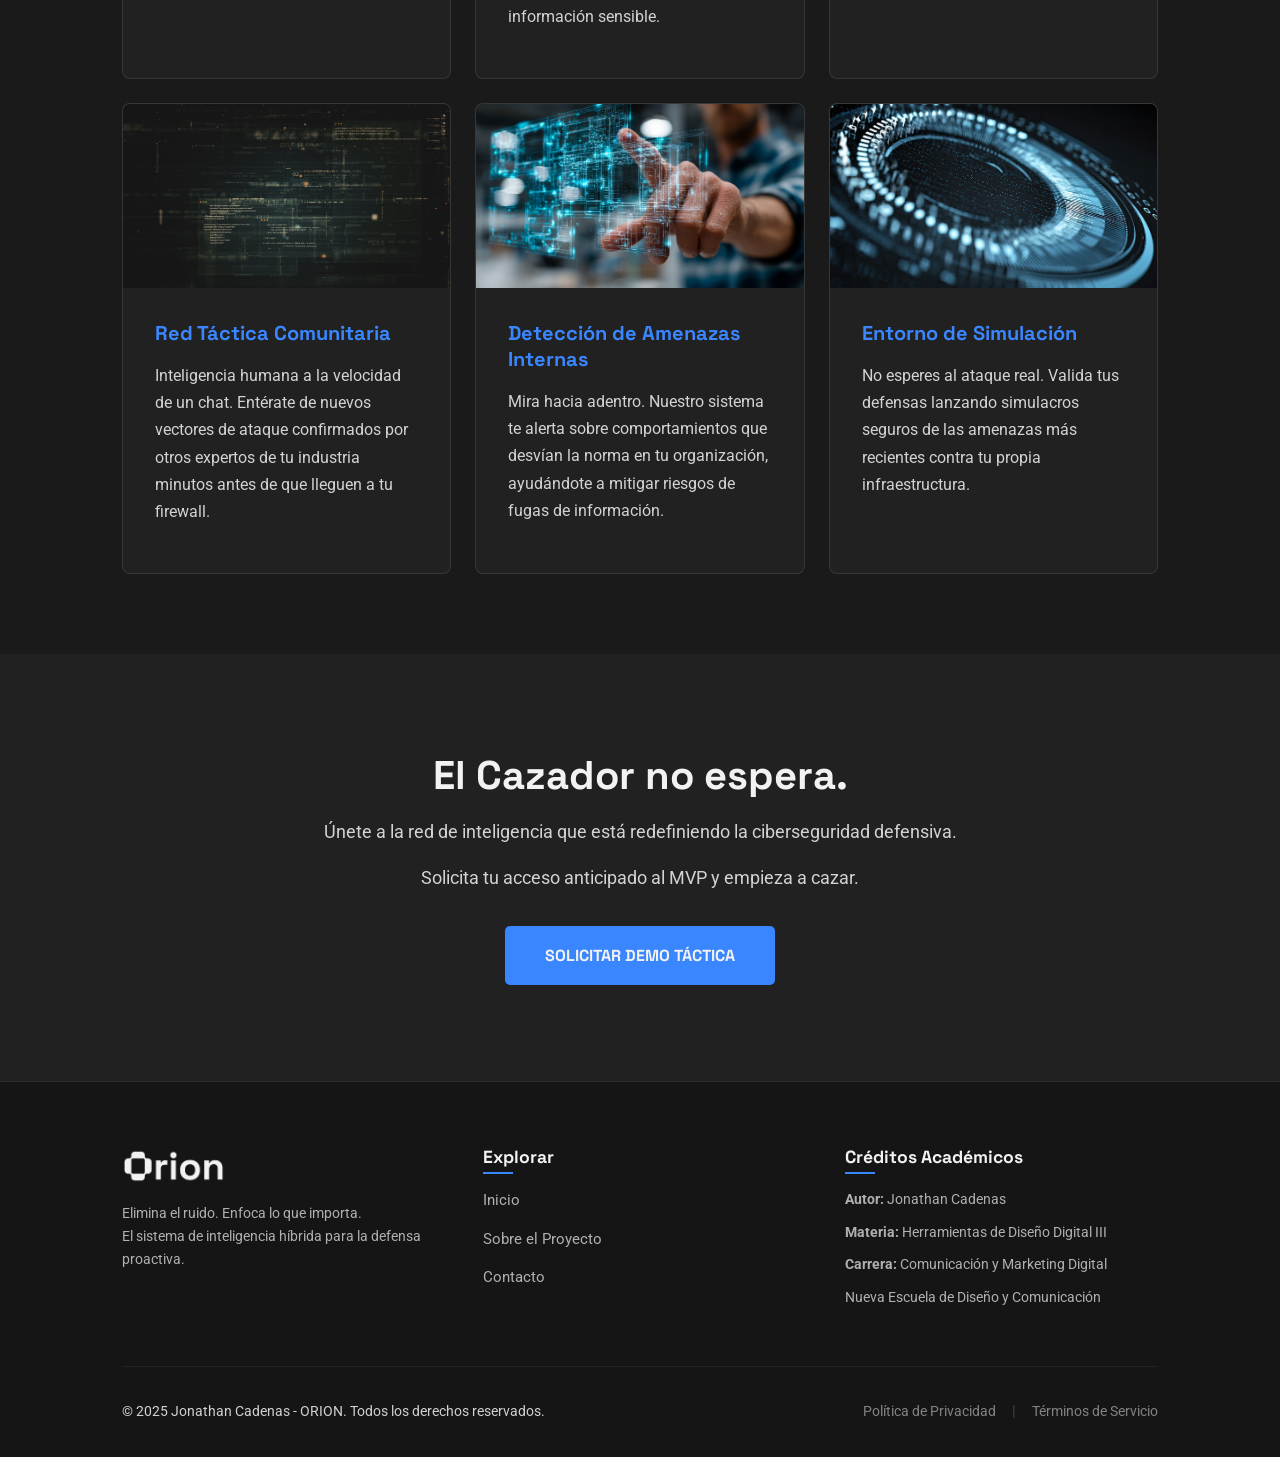
==== commit 848f7bf0: "Update index.html" ====
--- a/index.html
+++ b/index.html
@@ -47,7 +47,7 @@
             
             <div class="hero-content">
                 <div class="container">
-                    <h1>Deja de Filtrar Ruido.<br>Empieza a Cazar Amenazas.</h1>
+                    <h1>Deja de filtrar ruido,<br>empieza a cazar amenazas.</h1>
                     <p style="font: roboto;">No somos un escudo más. Somos el arma que te devuelve el control.</p>
                 </div>
             </div>
--- a/style.css
+++ b/style.css
@@ -884,4 +884,4 @@
     .cards-container { grid-template-columns: 1fr; }
     .intro p { font-size: 1rem; }
     .footer-grid { grid-template-columns: 1fr; }
-}+}
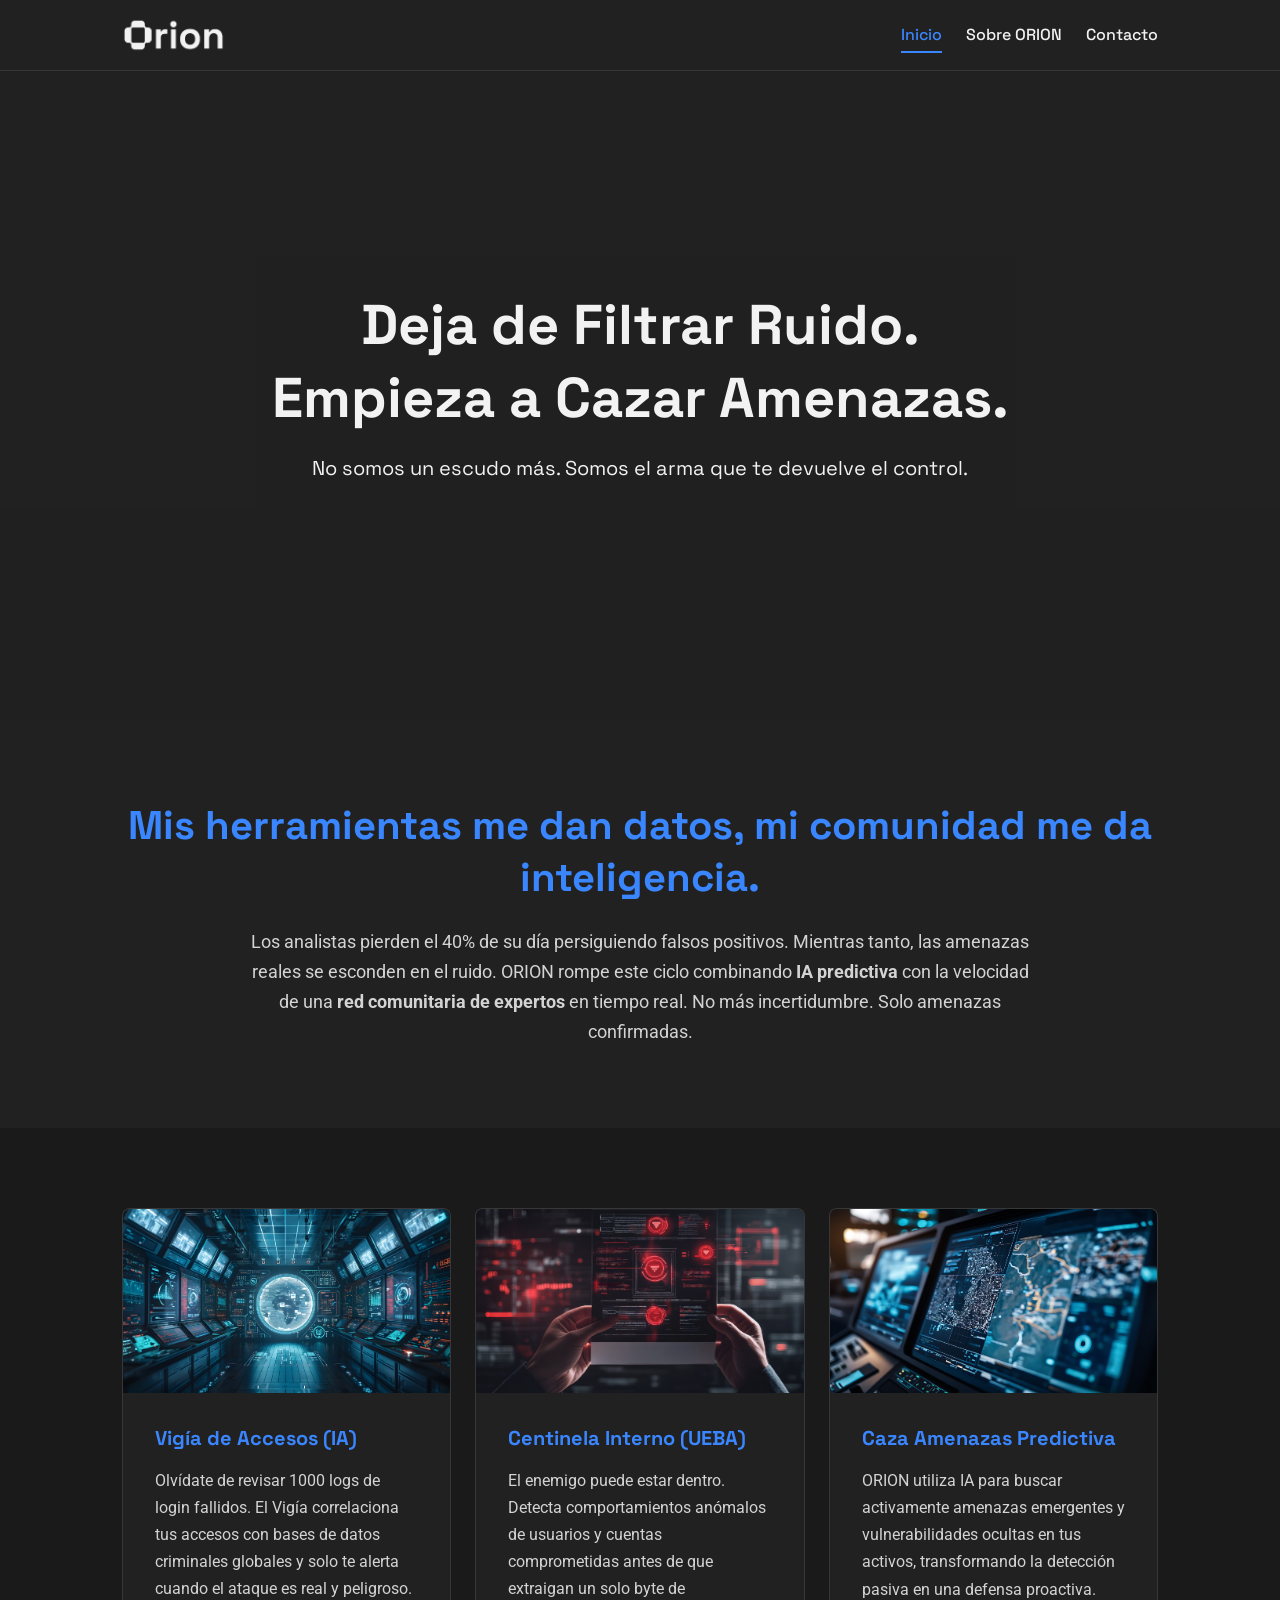
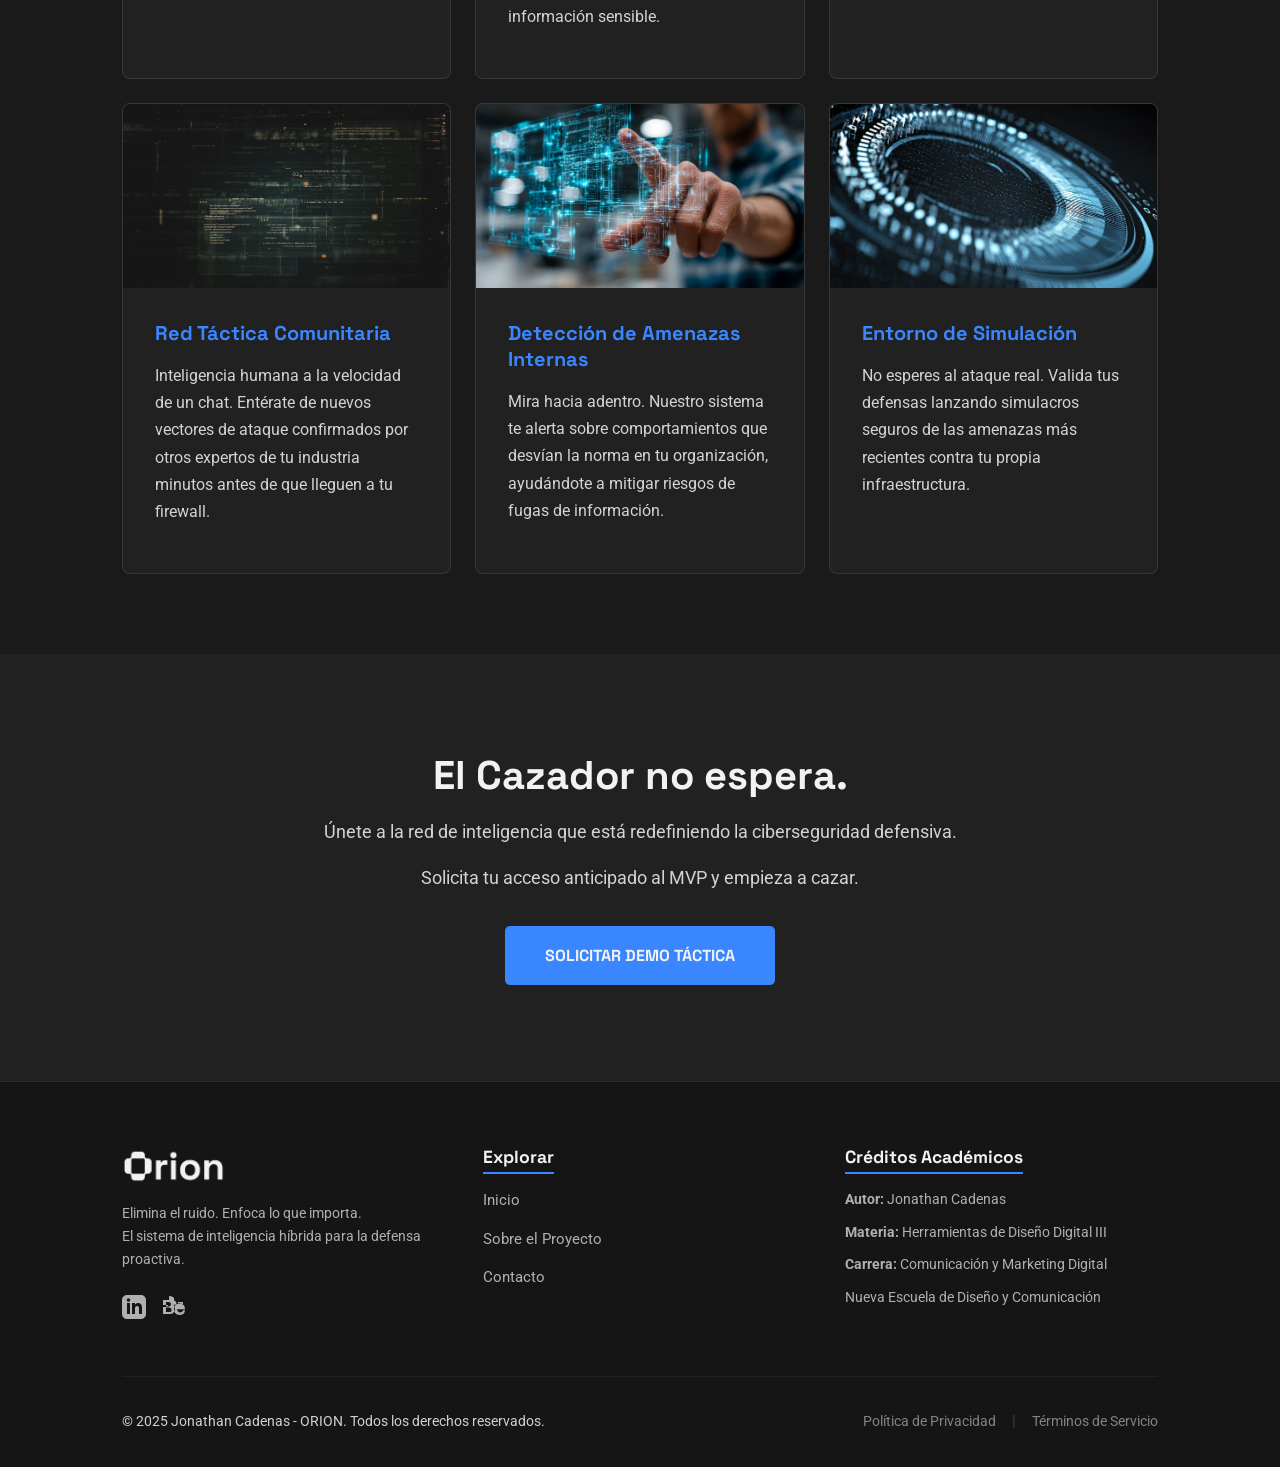
==== commit fd828202: "Update index.html" ====
--- a/index.html
+++ b/index.html
@@ -47,7 +47,7 @@
             
             <div class="hero-content">
                 <div class="container">
-                    <h1>Deja de filtrar ruido,<br>empieza a cazar amenazas.</h1>
+                    <h1>Deja de Filtrar Ruido.<br>Empieza a Cazar Amenazas.</h1>
                     <p style="font: roboto;">No somos un escudo más. Somos el arma que te devuelve el control.</p>
                 </div>
             </div>
@@ -144,7 +144,7 @@
 
     </main>
 
-    <footer class="main-footer">
+  <footer class="main-footer">
         <div class="container">
             <div class="footer-grid">
                 <div class="footer-col">
@@ -155,6 +155,14 @@
                         Elimina el ruido. Enfoca lo que importa. <br>
                         El sistema de inteligencia híbrida para la defensa proactiva.
                     </p>
+                    <div class="social-links">
+                        <a href="https://www.linkedin.com/in/zjcadenas/" target="_blank" class="social-link" aria-label="LinkedIn">
+                            <svg xmlns="http://www.w3.org/2000/svg" viewBox="0 0 24 24"><path d="M19 0h-14c-2.761 0-5 2.239-5 5v14c0 2.761 2.239 5 5 5h14c2.762 0 5-2.239 5-5v-14c0-2.761-2.238-5-5-5zm-11 19h-3v-11h3v11zm-1.5-12.268c-.966 0-1.75-.79-1.75-1.764s.784-1.764 1.75-1.764 1.75.79 1.75 1.764-.783 1.764-1.75 1.764zm13.5 12.268h-3v-5.604c0-3.368-4-3.113-4 0v5.604h-3v-11h3v1.765c1.396-2.586 7-2.777 7 2.476v6.759z"/></svg>
+                        </a>
+                        <a href="https://www.behance.net/zjcadenas" target="_blank" class="social-link" aria-label="Behance">
+                            <svg xmlns="http://www.w3.org/2000/svg" viewBox="0 0 24 24"><path d="M22 7h-5v2h5v-2zm1.726 10c-.442 1.297-2.029 3-5.101 3-3.074 0-5.564-1.729-5.564-5.675 0-3.91 2.325-5.92 5.466-5.92 3.082 0 4.964 1.782 5.375 4.426.078.506.109 1.188.095 1.407h-8.027c.127 1.811 1.524 3.218 3.345 3.218 1.104 0 1.903-.546 2.218-1.129.273-.506.402-1.07.402-1.07h2.179c-.22.952-.39 1.744-1.388 2.823zM2 12v-2h5v2h-5zm11.232-5.92c-1.393 0-2.392.593-2.392 1.95 0 1.25.962 1.879 2.296 1.879 1.272 0 2.293-.53 2.293-1.859 0-1.469-1.059-1.97-2.197-1.97zm-5.133-1.08h-6.099v14h6.398c3.27 0 5.603-2.084 5.603-5.328 0-2.352-1.363-3.83-3.074-4.609 1.428-.771 2.438-2.072 2.438-3.923 0-2.859-2.059-4.14-5.266-4.14zm-3.099 2h2.71c1.396 0 2.253.75 2.253 2.115 0 1.44-.896 2.385-2.385 2.385h-2.578v-4.5zm0 10v-4.5h3.003c1.551 0 2.571.979 2.571 2.379 0 1.516-1.026 2.121-2.521 2.121h-3.053z"/></svg>
+                        </a>
+                    </div>
                 </div>
                 <div class="footer-col">
                     <h4>Explorar</h4>
--- a/style.css
+++ b/style.css
@@ -1,11 +1,7 @@
-/* ======================================= */
-/* ===== VARIABLES Y CONFIGURACIÓN ===== */
-/* ======================================= */
 :root {
     --color-negro: #212121;
     --color-negro-footer: #151515; 
-    /* CAMBIO: Violeta Cyberpunk */
-    --color-violeta: #7b2cbf; 
+    --color-violeta: #7b2cbf;
     --color-azul: #3a86ff;
     --color-rojo: #ff4e3c;
     --color-blanco: #f2f2f2;
@@ -13,9 +9,6 @@
     --font-mono: 'Courier New', Courier, monospace;
 }
 
-/* ======================================= */
-/* ===== RESETEO Y ESTILOS GLOBALES ===== */
-/* ======================================= */
 * {
     margin: 0;
     padding: 0;
@@ -71,9 +64,6 @@
     display: block;
 }
 
-/* ======================================= */
-/* ===== HEADER Y NAVEGACIÓN ===== */
-/* ======================================= */
 .main-header {
     background: var(--color-negro);
     border-bottom: 1px solid rgba(242, 242, 242, 0.1);
@@ -135,9 +125,6 @@
     display: none;
 }
 
-/* ======================================= */
-/* ===== SECCIÓN HERO ===== */
-/* ======================================= */
 .hero {
     position: relative;
     height: 80vh;
@@ -189,9 +176,6 @@
     font-family: 'Space Grotesk', sans-serif;
 }
 
-/* ======================================= */
-/* ===== INTRODUCCIÓN ===== */
-/* ======================================= */
 .intro {
     padding: 5rem 0;
     text-align: center;
@@ -208,9 +192,6 @@
     font-size: 1.1rem;
 }
 
-/* ======================================= */
-/* ===== FEATURES (HOME) ===== */
-/* ======================================= */
 .features {
     padding: 5rem 0;
     background: #1a1a1a;
@@ -264,9 +245,6 @@
     margin-bottom: 1rem;
 }
 
-/* ======================================= */
-/* ===== CTA (HOME) ===== */
-/* ======================================= */
 .cta {
     padding: 6rem 0;
     text-align: center;
@@ -293,6 +271,7 @@
     font-family: 'Space Grotesk', sans-serif;
     transition: background-color 0.3s ease, transform 0.3s ease;
     margin-top: 1rem;
+    border: none;
 }
 
 .cta-button:hover {
@@ -300,9 +279,6 @@
     transform: translateY(-3px);
 }
 
-/* ======================================= */
-/* ===== PÁGINA CONTACTO ===== */
-/* ======================================= */
 .page-header {
     padding: 8rem 0 4rem;
     text-align: center;
@@ -441,7 +417,6 @@
     background: #1a1a1a;
     padding: 2rem;
     border-radius: 8px;
-    /* CAMBIO: Uso de la nueva variable violeta */
     border-left: 4px solid var(--color-violeta);
 }
 
@@ -467,20 +442,14 @@
 }
 
 .map-wrapper iframe {
-    filter: grayscale(100%) invert(92%) contrast(83%);
     display: block;
 }
-
-/* ======================================= */
-/* ===== PÁGINA SOBRE (TIMELINE) ===== */
-/* ======================================= */
 
 .timeline-section {
     padding: 4rem 0;
     position: relative;
 }
 
-/* Línea Central Conectora */
 .timeline-section::before {
     content: '';
     position: absolute;
@@ -509,7 +478,6 @@
     position: relative;
 }
 
-/* Flechita apuntando a la línea central */
 .timeline-content::after {
     content: '';
     position: absolute;
@@ -530,7 +498,6 @@
     align-items: center;
 }
 
-/* Invertir orden para el Zig-Zag */
 .timeline-item.reverse {
     flex-direction: row-reverse;
 }
@@ -544,7 +511,6 @@
     border-bottom: 1px solid rgba(242, 242, 242, 0.1);
 }
 
-/* Etiquetas y Listas */
 .phase-tag {
     display: inline-block;
     background: var(--color-azul);
@@ -573,7 +539,6 @@
     border: 1px solid rgba(255, 255, 255, 0.1);
 }
 
-/* Cajas Visuales (Placeholders de iconos) */
 .visual-box {
     width: 200px;
     height: 200px;
@@ -587,7 +552,15 @@
     background: radial-gradient(circle, rgba(58,134,255,0.1) 0%, rgba(0,0,0,0) 70%);
 }
 
-/* Sección Autor */
+.visual-box svg {
+    width: 75px; 
+    height: 75px;
+    stroke: var(--color-azul); 
+    stroke-width: 1.5; 
+    fill: none; 
+    filter: drop-shadow(0 0 5px rgba(58, 134, 255, 0.5)); 
+}
+
 .author-section {
     padding: 4rem 0;
     background: #151515;
@@ -616,41 +589,68 @@
 }
 
 .author-visual {
-    width: 150px;
-    height: 150px;
-    background: #222;
-    border-radius: 50%;
-    display: flex;
-    align-items: center;
-    justify-content: center;
-    font-family: 'Space Grotesk', sans-serif;
-    font-size: 3rem;
-    font-weight: bold;
-    color: #444;
-    position: relative;
-    border: 2px solid #333;
+    width: 180px; 
+    height: 180px;
+    background: #000;
+    border-radius: 50%; 
+    position: relative;
+    border: 3px solid var(--color-azul);
+    overflow: hidden;
+    box-shadow: 0 0 20px rgba(58, 134, 255, 0.3);
+}
+
+.author-img {
+    width: 100%;
+    height: 100%;
+    object-fit: cover;
+    position: absolute;
+    top: 0;
+    left: 0;
+    z-index: 1;
+    filter: contrast(110%) brightness(90%); 
 }
 
 .scan-line {
     position: absolute;
     width: 100%;
-    height: 2px;
+    height: 3px;
     background: var(--color-azul);
     top: 0;
-    animation: scan 3s infinite linear;
-    box-shadow: 0 0 10px var(--color-azul);
+    z-index: 2;
+    animation: scan 2.5s infinite linear;
+    box-shadow: 0 0 15px var(--color-azul), 0 0 5px #fff;
+    opacity: 0.8;
 }
 
 @keyframes scan {
-    0% { top: 0%; opacity: 0; }
+    0% { top: -10%; opacity: 0; }
     10% { opacity: 1; }
     90% { opacity: 1; }
-    100% { top: 100%; opacity: 0; }
-}
-
-/* ======================================= */
-/* ===== FOOTER ===== */
-/* ======================================= */
+    100% { top: 110%; opacity: 0; }
+}
+
+.author-buttons-container {
+    display: flex;
+    gap: 1rem;
+    flex-wrap: wrap;
+    margin-top: 2rem;
+}
+
+.author-buttons-container .cta-button {
+    margin-top: 0; 
+    font-size: 0.9rem;
+    padding: 0.8rem 1.5rem;
+    text-align: center;
+    background: var(--color-azul);
+    color: var(--color-blanco);
+    border: none;
+}
+
+.author-buttons-container .cta-button:hover {
+    background-color: #2978f8;
+    transform: translateY(-3px);
+}
+
 .main-footer {
     background-color: var(--color-negro-footer);
     padding: 4rem 0 2rem;
@@ -693,7 +693,7 @@
     position: absolute;
     left: 0;
     bottom: -5px;
-    width: 30px;
+    width: 100%;
     height: 2px;
     background-color: var(--color-azul);
 }
@@ -720,6 +720,24 @@
     margin-bottom: 0.5rem;
     color: var(--color-texto-gris);
     font-size: 0.9rem;
+}
+
+.social-links {
+    display: flex;
+    gap: 15px;
+    margin-top: 1.5rem;
+}
+
+.social-link svg {
+    width: 24px;
+    height: 24px;
+    fill: var(--color-texto-gris);
+    transition: fill 0.3s ease, transform 0.3s ease;
+}
+
+.social-link:hover svg {
+    fill: var(--color-azul);
+    transform: translateY(-3px);
 }
 
 .footer-bottom {
@@ -756,11 +774,6 @@
     color: rgba(242, 242, 242, 0.2);
 }
 
-
-/* ======================================= */
-/* ===== MEDIA QUERIES (RESPONSIVE) ===== */
-/* ======================================= */
-
 @media (max-width: 768px) {
     h1 { font-size: 2.5rem; }
     h2 { font-size: 2rem; }
@@ -775,23 +788,19 @@
         text-align: center;
     }
     
-    /* CAMBIO: Menú móvil ajustado (Glassmorphism + Panel derecho) */
     .nav-menu {
         position: fixed;
         top: 70px;
-        left: auto; /* Quitamos el left: 0 */
-        right: 0;   /* Alineado a la derecha */
-        width: 70%; /* Ancho reducido */
+        left: auto;
+        right: 0;
+        width: 70%;
         max-width: 300px;
         height: calc(100vh - 70px);
-        
-        /* Fondo transparente con Blur */
         background: rgba(33, 33, 33, 0.85); 
         backdrop-filter: blur(10px);
         -webkit-backdrop-filter: blur(10px);
         border-left: 1px solid rgba(242, 242, 242, 0.1);
         box-shadow: -5px 0 15px rgba(0,0,0,0.5);
-
         flex-direction: column;
         align-items: center;
         justify-content: center;
@@ -832,13 +841,9 @@
 
     .cards-container { grid-template-columns: repeat(2, 1fr); }
 
-    /* Timeline en Móvil */
-    .timeline-section::before {
-        left: 20px; 
-    }
-
-    .timeline-item, 
-    .timeline-item.reverse {
+    .timeline-section::before { left: 20px; }
+
+    .timeline-item, .timeline-item.reverse {
         flex-direction: column; 
         align-items: flex-start;
         margin-left: 40px; 
@@ -860,20 +865,26 @@
         border-bottom: 1px solid rgba(242, 242, 242, 0.1);
     }
 
-    .timeline-image {
-        width: 100%;
-        margin-bottom: 2rem;
-    }
-
-    /* Author Card en Móvil */
+    .timeline-image { width: 100%; margin-bottom: 2rem; }
+
     .author-card {
         flex-direction: column;
         text-align: center;
         gap: 2rem;
     }
 
-    .author-info {
+    .author-info { width: 100%; }
+
+    .author-buttons-container {
+        flex-direction: column;
         width: 100%;
+    }
+    
+    .author-buttons-container .cta-button { width: 100%; }
+    
+    .author-visual {
+        order: -1; 
+        margin-bottom: 1rem;
     }
 }
 
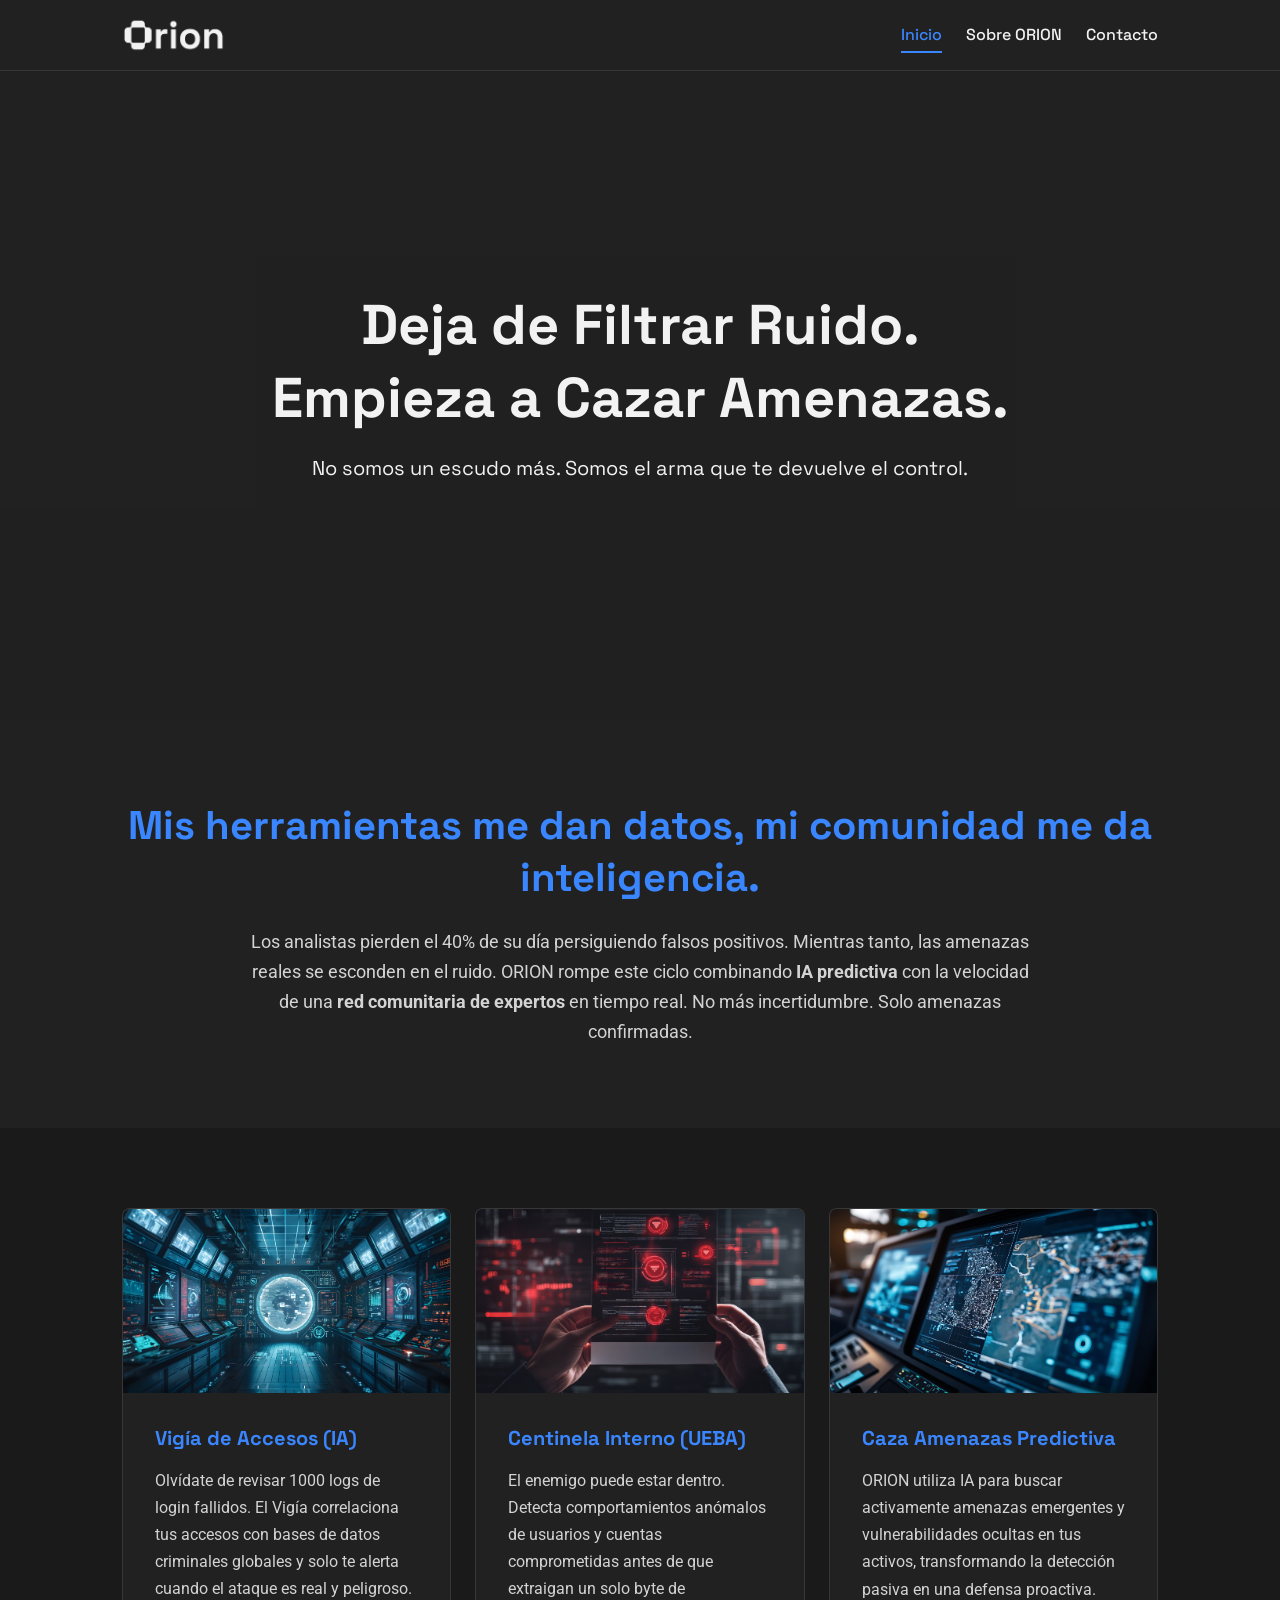
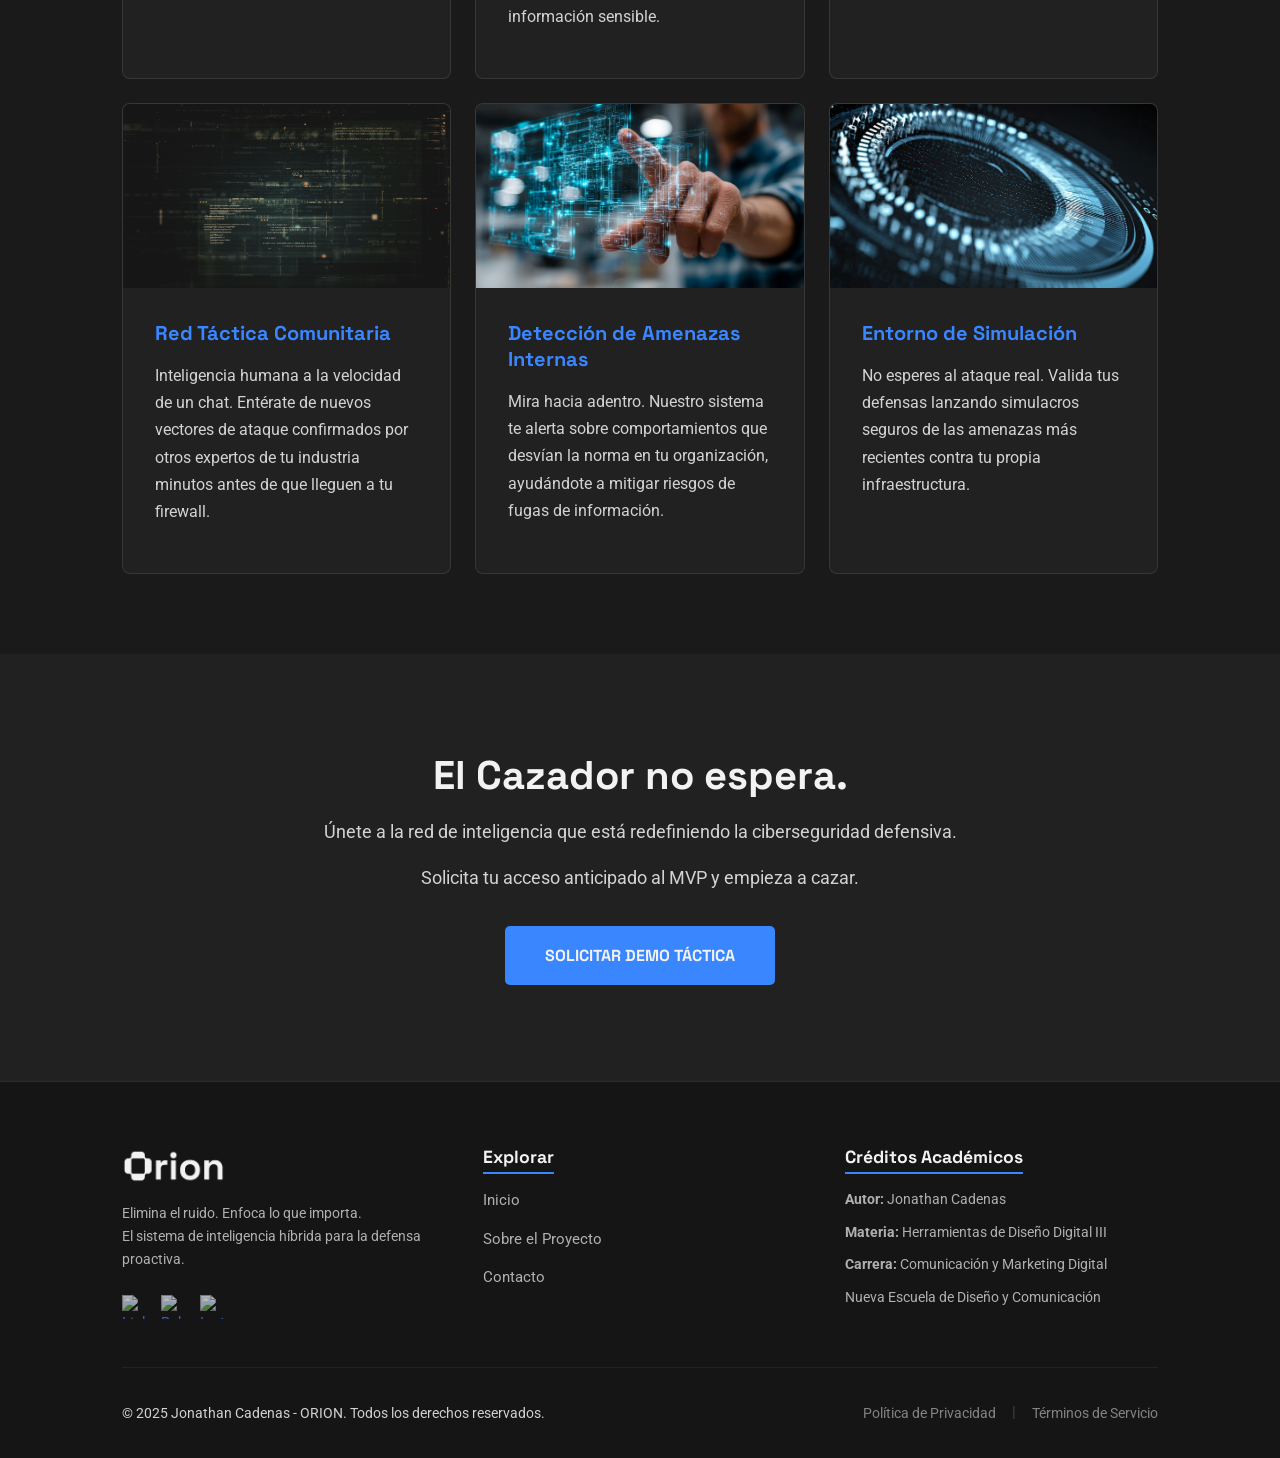
==== commit ad028c12: "Add files via upload" ====
--- a/index.html
+++ b/index.html
@@ -144,52 +144,55 @@
 
     </main>
 
-  <footer class="main-footer">
-        <div class="container">
-            <div class="footer-grid">
-                <div class="footer-col">
-                    <div class="footer-logo">
-                        <img src="assets/logo-orion.png" alt="Logo ORION" style="height: 40px; margin-bottom: 1rem;">
-                    </div>
-                    <p class="footer-desc">
-                        Elimina el ruido. Enfoca lo que importa. <br>
-                        El sistema de inteligencia híbrida para la defensa proactiva.
-                    </p>
-                    <div class="social-links">
-                        <a href="https://www.linkedin.com/in/zjcadenas/" target="_blank" class="social-link" aria-label="LinkedIn">
-                            <svg xmlns="http://www.w3.org/2000/svg" viewBox="0 0 24 24"><path d="M19 0h-14c-2.761 0-5 2.239-5 5v14c0 2.761 2.239 5 5 5h14c2.762 0 5-2.239 5-5v-14c0-2.761-2.238-5-5-5zm-11 19h-3v-11h3v11zm-1.5-12.268c-.966 0-1.75-.79-1.75-1.764s.784-1.764 1.75-1.764 1.75.79 1.75 1.764-.783 1.764-1.75 1.764zm13.5 12.268h-3v-5.604c0-3.368-4-3.113-4 0v5.604h-3v-11h3v1.765c1.396-2.586 7-2.777 7 2.476v6.759z"/></svg>
-                        </a>
-                        <a href="https://www.behance.net/zjcadenas" target="_blank" class="social-link" aria-label="Behance">
-                            <svg xmlns="http://www.w3.org/2000/svg" viewBox="0 0 24 24"><path d="M22 7h-5v2h5v-2zm1.726 10c-.442 1.297-2.029 3-5.101 3-3.074 0-5.564-1.729-5.564-5.675 0-3.91 2.325-5.92 5.466-5.92 3.082 0 4.964 1.782 5.375 4.426.078.506.109 1.188.095 1.407h-8.027c.127 1.811 1.524 3.218 3.345 3.218 1.104 0 1.903-.546 2.218-1.129.273-.506.402-1.07.402-1.07h2.179c-.22.952-.39 1.744-1.388 2.823zM2 12v-2h5v2h-5zm11.232-5.92c-1.393 0-2.392.593-2.392 1.95 0 1.25.962 1.879 2.296 1.879 1.272 0 2.293-.53 2.293-1.859 0-1.469-1.059-1.97-2.197-1.97zm-5.133-1.08h-6.099v14h6.398c3.27 0 5.603-2.084 5.603-5.328 0-2.352-1.363-3.83-3.074-4.609 1.428-.771 2.438-2.072 2.438-3.923 0-2.859-2.059-4.14-5.266-4.14zm-3.099 2h2.71c1.396 0 2.253.75 2.253 2.115 0 1.44-.896 2.385-2.385 2.385h-2.578v-4.5zm0 10v-4.5h3.003c1.551 0 2.571.979 2.571 2.379 0 1.516-1.026 2.121-2.521 2.121h-3.053z"/></svg>
-                        </a>
-                    </div>
+ <footer class="main-footer">
+    <div class="container">
+        <div class="footer-grid">
+            <div class="footer-col">
+                <div class="footer-logo">
+                    <img src="assets/logo-orion.png" alt="Logo ORION" style="height: 40px; margin-bottom: 1rem;">
                 </div>
-                <div class="footer-col">
-                    <h4>Explorar</h4>
-                    <ul class="footer-links">
-                        <li><a href="index.html">Inicio</a></li>
-                        <li><a href="sobre.html">Sobre el Proyecto</a></li>
-                        <li><a href="contacto.html">Contacto</a></li>
-                    </ul>
-                </div>
-                <div class="footer-col">
-                    <h4>Créditos Académicos</h4>
-                    <p><strong>Autor:</strong> Jonathan Cadenas</p>
-                    <p><strong>Materia:</strong> Herramientas de Diseño Digital III</p>
-                    <p><strong>Carrera:</strong> Comunicación y Marketing Digital</p>
-                    <p>Nueva Escuela de Diseño y Comunicación</p>
+                <p class="footer-desc">
+                    Elimina el ruido. Enfoca lo que importa. <br>
+                    El sistema de inteligencia híbrida para la defensa proactiva.
+                </p>
+                <div class="social-links">
+                    <a href="https://www.linkedin.com/in/zjcadenas/" target="_blank" class="social-link">
+                        <img src="assets/Inicon.png" alt="LinkedIn">
+                    </a>
+                    <a href="https://www.behance.net/zjcadenas" target="_blank" class="social-link">
+                        <img src="assets/Beicon.png" alt="Behance">
+                    </a>
+                    <a href="https://www.instagram.com/zjcadenas" target="_blank" class="social-link">
+                        <img src="assets/IGicon.png" alt="Instagram">
+                    </a>
                 </div>
             </div>
-            <div class="footer-bottom">
-                <p>&copy; 2025 Jonathan Cadenas - ORION. Todos los derechos reservados.</p>
-                <div class="legal-links">
-                    <a href="#">Política de Privacidad</a>
-                    <span class="separator">|</span>
-                    <a href="#">Términos de Servicio</a>
-                </div>
+            <div class="footer-col">
+                <h4>Explorar</h4>
+                <ul class="footer-links">
+                    <li><a href="index.html">Inicio</a></li>
+                    <li><a href="sobre.html">Sobre el Proyecto</a></li>
+                    <li><a href="contacto.html">Contacto</a></li>
+                </ul>
+            </div>
+            <div class="footer-col">
+                <h4>Créditos Académicos</h4>
+                <p><strong>Autor:</strong> Jonathan Cadenas</p>
+                <p><strong>Materia:</strong> Herramientas de Diseño Digital III</p>
+                <p><strong>Carrera:</strong> Comunicación y Marketing Digital</p>
+                <p>Nueva Escuela de Diseño y Comunicación</p>
             </div>
         </div>
-    </footer>
+        <div class="footer-bottom">
+            <p>&copy; 2025 Jonathan Cadenas - ORION. Todos los derechos reservados.</p>
+            <div class="legal-links">
+                <a href="#">Política de Privacidad</a>
+                <span class="separator">|</span>
+                <a href="#">Términos de Servicio</a>
+            </div>
+        </div>
+    </div>
+</footer>
 
 </body>
-</html>
+</html>
--- a/style.css
+++ b/style.css
@@ -1,7 +1,10 @@
+/* ======================================= */
+/* ===== VARIABLES Y CONFIGURACIÓN ===== */
+/* ======================================= */
 :root {
     --color-negro: #212121;
     --color-negro-footer: #151515; 
-    --color-violeta: #7b2cbf;
+    --color-violeta: #7b2cbf; /* Violeta Cyberpunk */
     --color-azul: #3a86ff;
     --color-rojo: #ff4e3c;
     --color-blanco: #f2f2f2;
@@ -9,6 +12,9 @@
     --font-mono: 'Courier New', Courier, monospace;
 }
 
+/* ======================================= */
+/* ===== RESETEO Y ESTILOS GLOBALES ===== */
+/* ======================================= */
 * {
     margin: 0;
     padding: 0;
@@ -64,6 +70,9 @@
     display: block;
 }
 
+/* ======================================= */
+/* ===== HEADER Y NAVEGACIÓN ===== */
+/* ======================================= */
 .main-header {
     background: var(--color-negro);
     border-bottom: 1px solid rgba(242, 242, 242, 0.1);
@@ -125,6 +134,9 @@
     display: none;
 }
 
+/* ======================================= */
+/* ===== SECCIÓN HERO ===== */
+/* ======================================= */
 .hero {
     position: relative;
     height: 80vh;
@@ -176,6 +188,9 @@
     font-family: 'Space Grotesk', sans-serif;
 }
 
+/* ======================================= */
+/* ===== INTRODUCCIÓN ===== */
+/* ======================================= */
 .intro {
     padding: 5rem 0;
     text-align: center;
@@ -192,6 +207,9 @@
     font-size: 1.1rem;
 }
 
+/* ======================================= */
+/* ===== FEATURES (HOME) ===== */
+/* ======================================= */
 .features {
     padding: 5rem 0;
     background: #1a1a1a;
@@ -245,6 +263,9 @@
     margin-bottom: 1rem;
 }
 
+/* ======================================= */
+/* ===== CTA (HOME) ===== */
+/* ======================================= */
 .cta {
     padding: 6rem 0;
     text-align: center;
@@ -279,6 +300,9 @@
     transform: translateY(-3px);
 }
 
+/* ======================================= */
+/* ===== PÁGINA CONTACTO ===== */
+/* ======================================= */
 .page-header {
     padding: 8rem 0 4rem;
     text-align: center;
@@ -445,6 +469,10 @@
     display: block;
 }
 
+/* ======================================= */
+/* ===== PÁGINA SOBRE (TIMELINE) ===== */
+/* ======================================= */
+
 .timeline-section {
     padding: 4rem 0;
     position: relative;
@@ -561,6 +589,9 @@
     filter: drop-shadow(0 0 5px rgba(58, 134, 255, 0.5)); 
 }
 
+/* ======================================= */
+/* ===== SECCIÓN AUTOR ===== */
+/* ======================================= */
 .author-section {
     padding: 4rem 0;
     background: #151515;
@@ -651,6 +682,9 @@
     transform: translateY(-3px);
 }
 
+/* ======================================= */
+/* ===== FOOTER ===== */
+/* ======================================= */
 .main-footer {
     background-color: var(--color-negro-footer);
     padding: 4rem 0 2rem;
@@ -722,24 +756,6 @@
     font-size: 0.9rem;
 }
 
-.social-links {
-    display: flex;
-    gap: 15px;
-    margin-top: 1.5rem;
-}
-
-.social-link svg {
-    width: 24px;
-    height: 24px;
-    fill: var(--color-texto-gris);
-    transition: fill 0.3s ease, transform 0.3s ease;
-}
-
-.social-link:hover svg {
-    fill: var(--color-azul);
-    transform: translateY(-3px);
-}
-
 .footer-bottom {
     display: flex;
     justify-content: space-between;
@@ -773,6 +789,34 @@
 .separator {
     color: rgba(242, 242, 242, 0.2);
 }
+
+/* ======================================= */
+/* ===== REDES SOCIALES (IMÁGENES PNG/SVG) ===== */
+/* ======================================= */
+
+.social-links {
+    display: flex;
+    gap: 15px;
+    margin-top: 1.5rem;
+}
+
+.social-link img {
+    width: 24px; /* Tamaño forzado para que no se vean gigantes */
+    height: 24px;
+    object-fit: contain;
+    opacity: 0.7; /* Se ven un poco apagados por defecto */
+    transition: transform 0.3s ease, opacity 0.3s ease;
+}
+
+/* Efecto Hover: Se vuelven totalmente visibles y saltan */
+.social-link:hover img {
+    opacity: 1; 
+    transform: translateY(-3px);
+}
+
+/* ======================================= */
+/* ===== MEDIA QUERIES (RESPONSIVE) ===== */
+/* ======================================= */
 
 @media (max-width: 768px) {
     h1 { font-size: 2.5rem; }
@@ -895,4 +939,4 @@
     .cards-container { grid-template-columns: 1fr; }
     .intro p { font-size: 1rem; }
     .footer-grid { grid-template-columns: 1fr; }
-}
+}
